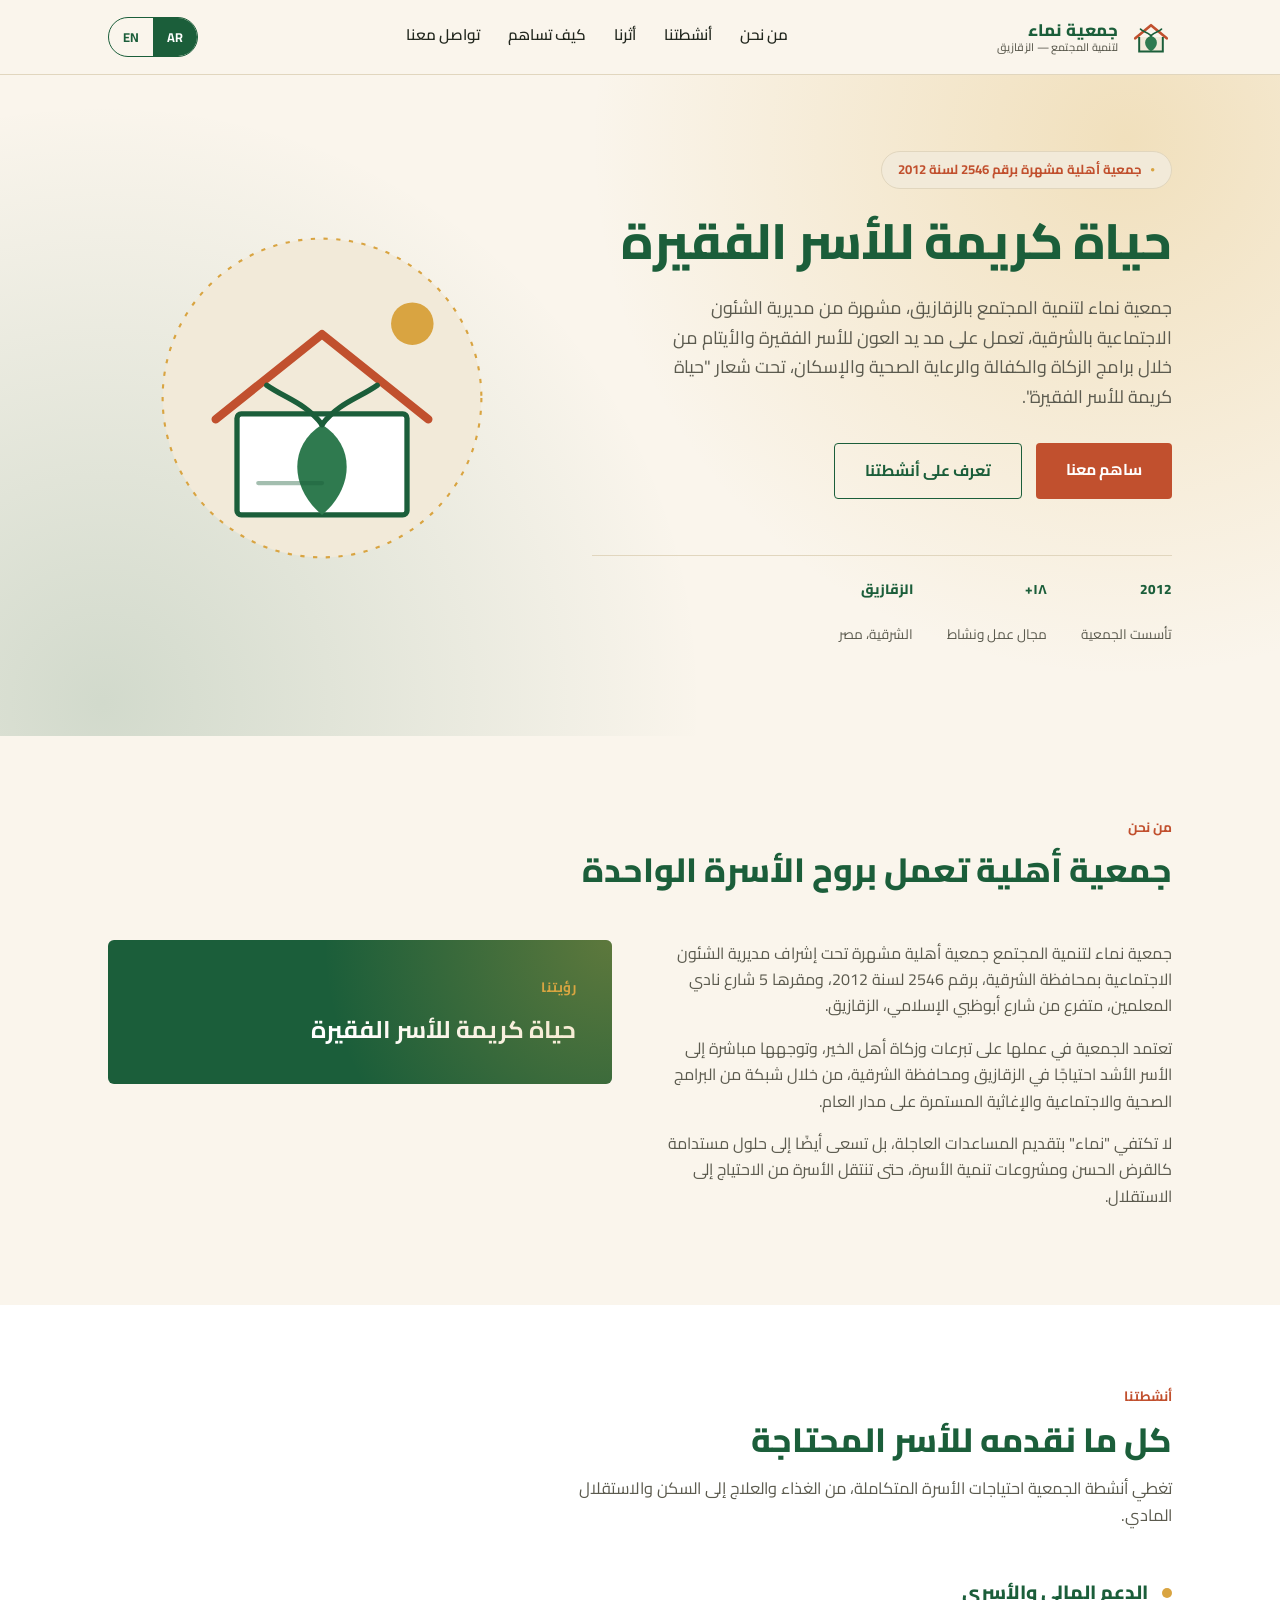
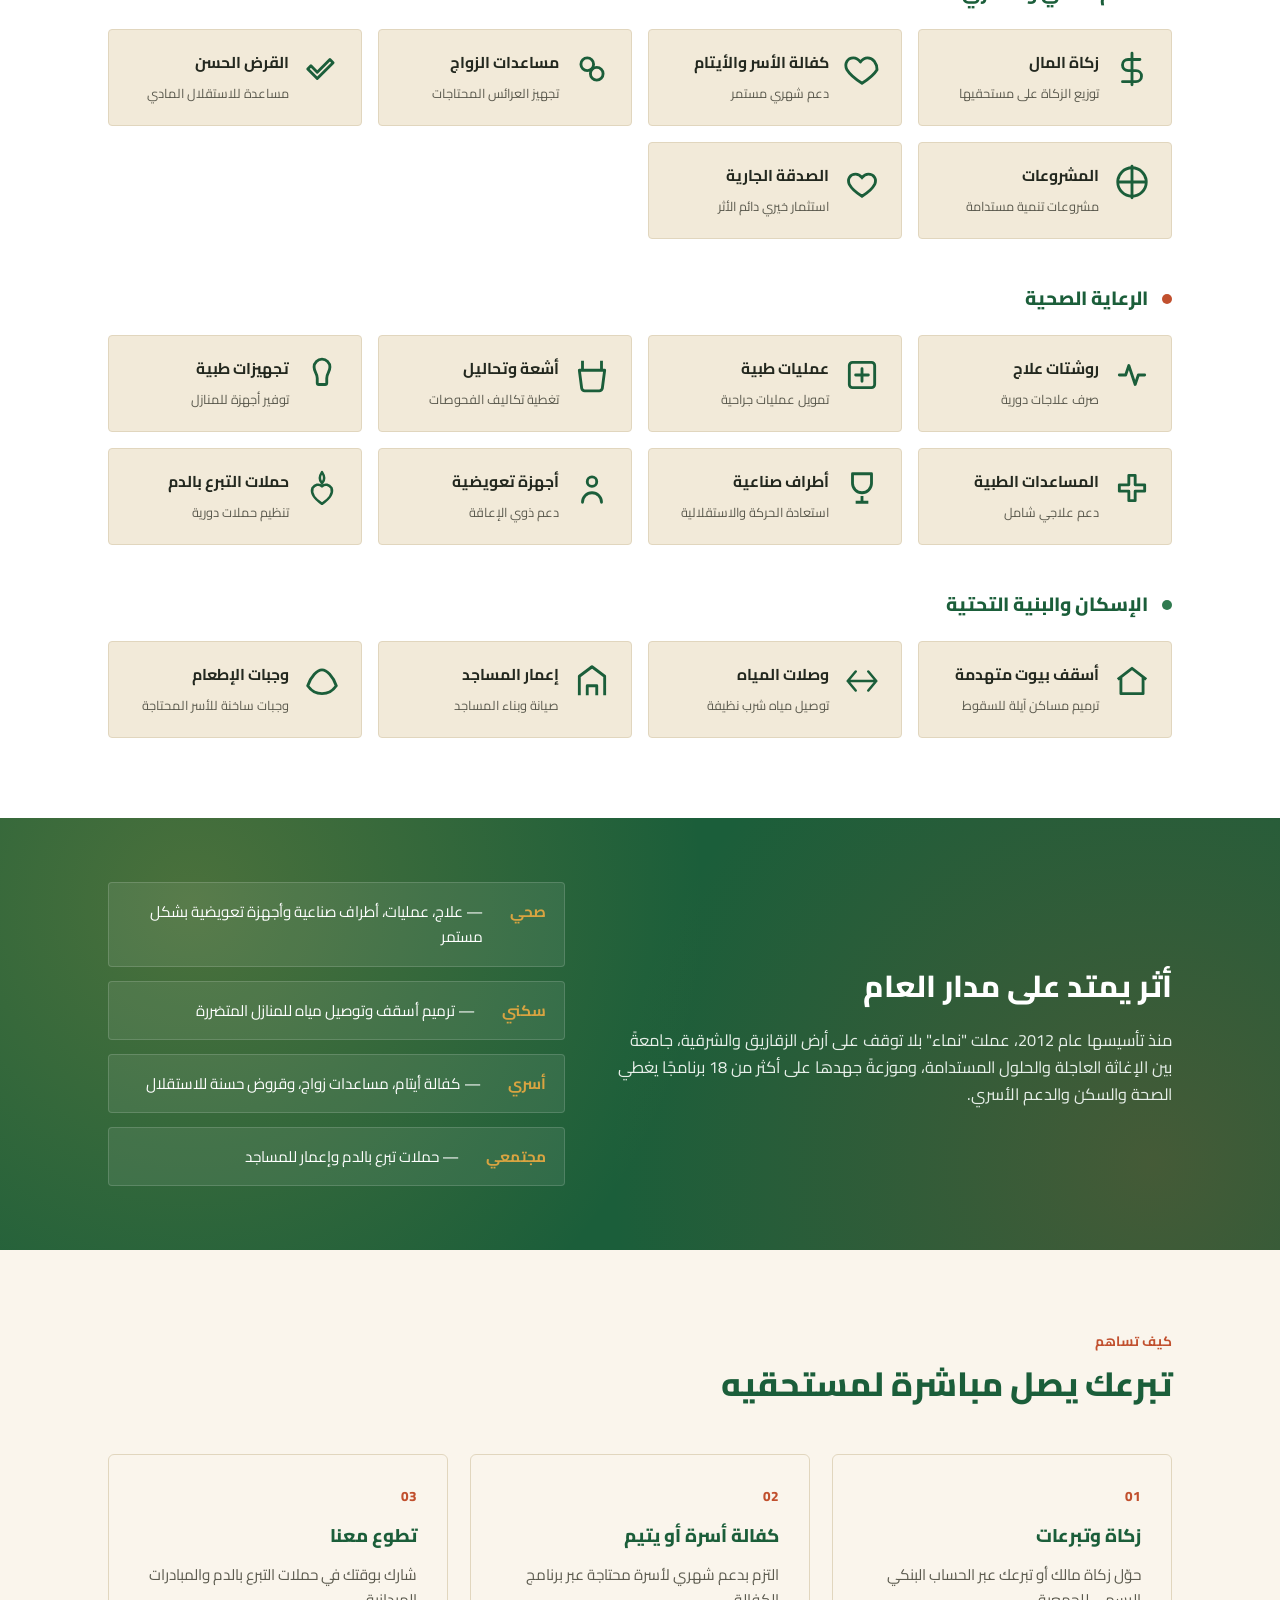
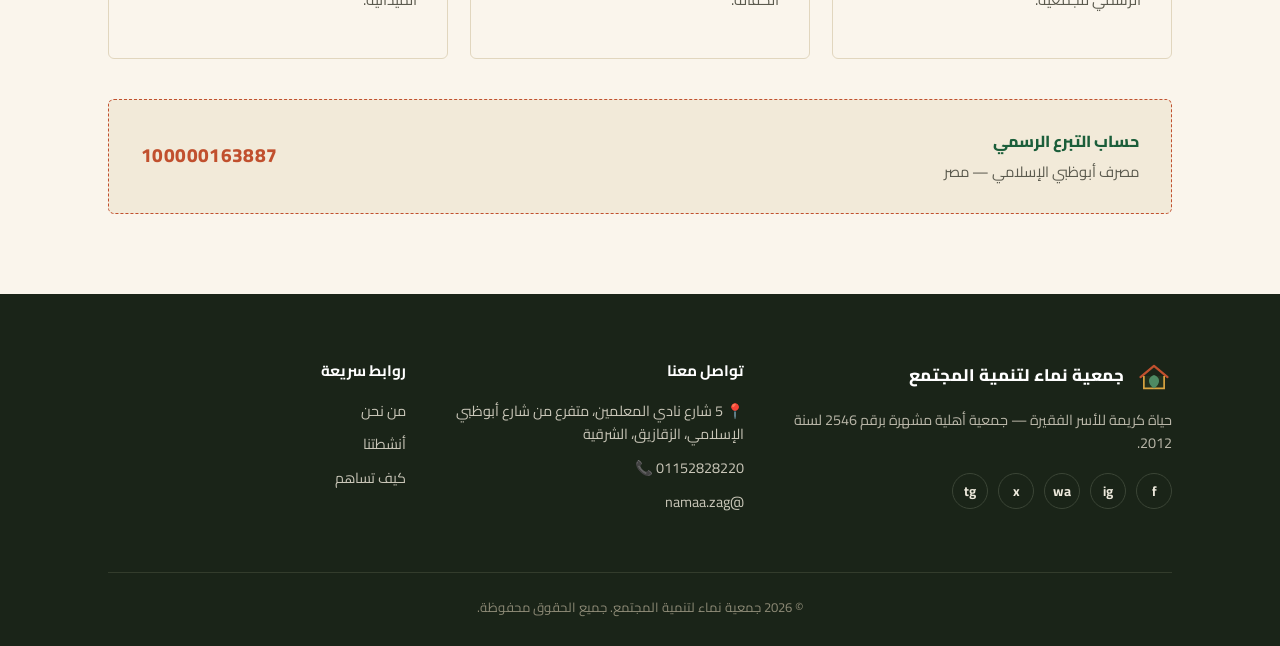
==== index.html @ c9167825 "Add files via upload" ====
<!DOCTYPE html>
<html lang="ar" dir="rtl">
<head>
<meta charset="UTF-8">
<meta name="viewport" content="width=device-width, initial-scale=1.0">
<title>جمعية نماء لتنمية المجتمع | Namaa Association</title>
<link rel="preconnect" href="https://fonts.googleapis.com">
<link rel="preconnect" href="https://fonts.gstatic.com" crossorigin>
<link href="https://fonts.googleapis.com/css2?family=Cairo:wght@400;500;600;700;800&family=Zain:wght@400;700;800&display=swap" rel="stylesheet">
<style>
  :root{
    --green-deep:#1B5E3A;
    --green-soft:#2F7A4F;
    --sand:#FAF5EC;
    --card:#F2EAD9;
    --terracotta:#C1502E;
    --gold:#D9A441;
    --ink:#23281F;
    --ink-soft:#5B5A4E;
    --line:#E1D6BE;
    --radius: 4px;
  }

  *{box-sizing:border-box; margin:0; padding:0;}

  html{scroll-behavior:smooth;}

  body{
    background:var(--sand);
    color:var(--ink);
    font-family:'Cairo', sans-serif;
    line-height:1.65;
    overflow-x:hidden;
  }

  body.lang-en{direction:ltr;}
  html:has(body.lang-en){direction:ltr;}

  /* language visibility */
  .ar-only, .en-only{display:block;}
  body.lang-en .ar-only{display:none;}
  body.lang-ar .en-only{display:none;}
  span.ar-only, span.en-only{display:inline;}
  body.lang-en span.ar-only{display:none;}
  body.lang-ar span.en-only{display:none;}

  a{color:inherit; text-decoration:none;}
  ul{list-style:none;}
  img{max-width:100%; display:block;}

  .wrap{
    max-width:1120px;
    margin:0 auto;
    padding:0 28px;
  }

  /* ============ HEADER ============ */
  header{
    position:sticky; top:0; z-index:50;
    background:rgba(250,245,236,0.92);
    backdrop-filter: blur(8px);
    border-bottom:1px solid var(--line);
  }
  .nav-inner{
    display:flex; align-items:center; justify-content:space-between;
    padding:16px 28px;
    max-width:1120px; margin:0 auto;
    gap:16px;
  }
  .brand{display:flex; align-items:center; gap:12px;}
  .brand-mark{width:42px; height:42px; flex-shrink:0;}
  .brand-name{font-weight:800; font-size:1.05rem; color:var(--green-deep); line-height:1.2;}
  .brand-name small{display:block; font-weight:500; font-size:0.68rem; color:var(--ink-soft); letter-spacing:0.02em;}

  nav.links{display:flex; gap:28px; font-weight:600; font-size:0.95rem;}
  nav.links a{color:var(--ink); border-bottom:2px solid transparent; padding-bottom:3px; transition:border-color .2s;}
  nav.links a:hover{border-color:var(--gold);}

  .nav-right{display:flex; align-items:center; gap:14px;}

  .lang-toggle{
    display:flex; border:1.5px solid var(--green-deep); border-radius:20px; overflow:hidden;
    font-size:0.8rem; font-weight:700; cursor:pointer;
  }
  .lang-toggle button{
    padding:7px 14px; border:none; background:transparent; color:var(--green-deep); cursor:pointer;
    font-family:inherit; font-weight:700; font-size:0.8rem;
  }
  .lang-toggle button.active{background:var(--green-deep); color:#fff;}

  .menu-btn{display:none;}

  @media (max-width:820px){
    nav.links{display:none;}
    .menu-btn{display:block; background:none; border:none; font-size:1.4rem; cursor:pointer; color:var(--green-deep);}
  }

  /* ============ HERO ============ */
  .hero{
    position:relative;
    padding:76px 0 90px;
    background:
      radial-gradient(circle at 88% 10%, rgba(217,169,65,0.28), transparent 42%),
      radial-gradient(circle at 8% 95%, rgba(27,94,58,0.18), transparent 45%),
      var(--sand);
    overflow:hidden;
  }
  .hero-inner{
    display:grid; grid-template-columns: 1.15fr 0.85fr; gap:56px; align-items:center;
  }
  @media (max-width:900px){ .hero-inner{grid-template-columns:1fr;} }

  .eyebrow-tag{
    display:inline-flex; align-items:center; gap:8px;
    background:var(--card); border:1px solid var(--line);
    padding:7px 16px; border-radius:20px; font-size:0.82rem; font-weight:700; color:var(--terracotta);
    margin-bottom:22px;
  }
  .eyebrow-tag::before{content:"●"; font-size:0.5rem; color:var(--gold);}

  h1.hero-title{
    font-size:3.1rem; font-weight:800; color:var(--green-deep); line-height:1.22; margin-bottom:22px;
    letter-spacing:-0.01em;
  }
  @media (max-width:900px){ h1.hero-title{font-size:2.2rem;} }

  .hero-sub{font-size:1.12rem; color:var(--ink-soft); max-width:520px; margin-bottom:32px;}

  .btn-row{display:flex; gap:14px; flex-wrap:wrap;}
  .btn{
    display:inline-block; padding:14px 30px; border-radius:4px; font-weight:700; font-size:0.98rem;
    transition:transform .15s ease, box-shadow .15s ease;
  }
  .btn-primary{background:var(--terracotta); color:#fff;}
  .btn-primary:hover{transform:translateY(-2px); box-shadow:0 8px 20px rgba(193,80,46,0.3);}
  .btn-outline{border:1.5px solid var(--green-deep); color:var(--green-deep);}
  .btn-outline:hover{background:var(--green-deep); color:#fff;}

  .hero-art{
    position:relative; display:flex; justify-content:center; align-items:center;
  }
  .hero-art svg{width:100%; max-width:340px; height:auto;}

  .license-strip{
    margin-top:56px; padding-top:22px; border-top:1px solid var(--line);
    display:flex; gap:34px; flex-wrap:wrap; align-items:center;
    font-size:0.85rem; color:var(--ink-soft);
  }
  .license-strip strong{color:var(--green-deep); font-weight:800;}

  /* ============ SECTION HEADERS ============ */
  .section{padding:80px 0;}
  .section-alt{background:#fff;}
  .section-head{max-width:640px; margin-bottom:48px;}
  .section-head .kicker{color:var(--terracotta); font-weight:700; font-size:0.85rem; margin-bottom:10px; display:block;}
  .section-head h2{font-size:2.1rem; font-weight:800; color:var(--green-deep); line-height:1.3; margin-bottom:14px;}
  .section-head p{color:var(--ink-soft); font-size:1.02rem;}
  .center{text-align:center; margin-left:auto; margin-right:auto;}

  /* ============ ABOUT ============ */
  .about-grid{display:grid; grid-template-columns:1fr 1fr; gap:56px; align-items:start;}
  @media (max-width:860px){ .about-grid{grid-template-columns:1fr;} }
  .about-text p{margin-bottom:16px; color:var(--ink-soft);}
  .vision-block{
    background:var(--green-deep); color:#fff; border-radius:6px; padding:36px;
    position:relative; overflow:hidden;
  }
  .vision-block::after{
    content:""; position:absolute; inset:0; background:radial-gradient(circle at 100% 0%, rgba(217,169,65,0.35), transparent 55%);
  }
  .vision-block h3{font-size:0.85rem; letter-spacing:0.02em; color:var(--gold); font-weight:700; margin-bottom:14px; position:relative;}
  .vision-block p{font-size:1.5rem; font-weight:700; line-height:1.5; position:relative;}

  /* ============ PROGRAMS ============ */
  .program-cats{display:flex; flex-direction:column; gap:44px;}
  .cat-title{
    display:flex; align-items:center; gap:14px; margin-bottom:20px;
  }
  .cat-title .dot{width:10px; height:10px; border-radius:50%; background:var(--gold); flex-shrink:0;}
  .cat-title h3{font-size:1.2rem; font-weight:800; color:var(--green-deep);}

  .prog-grid{
    display:grid; grid-template-columns:repeat(auto-fill, minmax(220px,1fr)); gap:16px;
  }
  .prog-card{
    background:var(--card); border:1px solid var(--line); border-radius:4px; padding:20px;
    display:flex; gap:14px; align-items:flex-start;
    transition:border-color .2s, transform .2s;
  }
  .prog-card:hover{border-color:var(--gold); transform:translateY(-2px);}
  .prog-icon{
    width:38px; height:38px; flex-shrink:0; color:var(--green-deep);
  }
  .prog-icon svg{width:100%; height:100%;}
  .prog-card h4{font-size:0.98rem; font-weight:700; color:var(--ink); margin-bottom:3px;}
  .prog-card span.sub{font-size:0.8rem; color:var(--ink-soft);}

  /* ============ IMPACT ============ */
  .impact-strip{
    background:var(--green-deep); color:#fff; padding:64px 0; position:relative; overflow:hidden;
  }
  .impact-strip::before{
    content:""; position:absolute; inset:0;
    background:radial-gradient(circle at 15% 20%, rgba(217,169,65,0.25), transparent 45%),
               radial-gradient(circle at 90% 80%, rgba(193,80,46,0.25), transparent 45%);
  }
  .impact-inner{position:relative; display:grid; grid-template-columns:1.1fr 0.9fr; gap:48px; align-items:center;}
  @media (max-width:860px){ .impact-inner{grid-template-columns:1fr;} }
  .impact-inner h2{font-size:1.9rem; font-weight:800; margin-bottom:16px;}
  .impact-inner p{color:#E7EFE9; font-size:1.02rem;}
  .impact-list{display:flex; flex-direction:column; gap:14px;}
  .impact-list li{
    display:flex; gap:12px; align-items:flex-start;
    background:rgba(255,255,255,0.08); padding:16px 18px; border-radius:4px;
    border:1px solid rgba(255,255,255,0.15);
    font-size:0.95rem;
  }
  .impact-list li b{color:var(--gold);}

  /* ============ HOW TO HELP ============ */
  .help-grid{display:grid; grid-template-columns:repeat(3,1fr); gap:22px;}
  @media (max-width:860px){ .help-grid{grid-template-columns:1fr;} }
  .help-card{
    border:1px solid var(--line); border-radius:6px; padding:30px; background:var(--sand);
  }
  .help-card .num{font-size:0.85rem; font-weight:800; color:var(--terracotta); margin-bottom:14px; display:block;}
  .help-card h3{font-size:1.15rem; font-weight:800; color:var(--green-deep); margin-bottom:10px;}
  .help-card p{color:var(--ink-soft); font-size:0.95rem; margin-bottom:16px;}

  .donate-box{
    margin-top:40px; background:var(--card); border:1px dashed var(--terracotta); border-radius:6px;
    padding:28px 32px; display:flex; justify-content:space-between; align-items:center; flex-wrap:wrap; gap:18px;
  }
  .donate-box div h4{color:var(--green-deep); font-weight:800; margin-bottom:6px;}
  .donate-box div p{color:var(--ink-soft); font-size:0.92rem;}
  .donate-box .acct{font-weight:800; font-size:1.2rem; color:var(--terracotta); letter-spacing:0.02em; direction:ltr;}

  /* ============ CONTACT / FOOTER ============ */
  footer{background:#1A2418; color:#EDE9DC; padding:64px 0 28px;}
  .footer-grid{display:grid; grid-template-columns:1.3fr 1fr 1fr; gap:40px; margin-bottom:48px;}
  @media (max-width:780px){ .footer-grid{grid-template-columns:1fr; gap:32px;} }
  .footer-brand{display:flex; gap:12px; align-items:center; margin-bottom:14px;}
  .footer-brand .brand-mark{width:36px; height:36px;}
  .footer-brand span{font-weight:800; font-size:1.05rem; color:#fff;}
  footer p{color:#B9B6A8; font-size:0.9rem; margin-bottom:8px;}
  footer h5{color:#fff; font-weight:700; font-size:0.95rem; margin-bottom:16px;}
  footer ul li{margin-bottom:10px; font-size:0.9rem; color:#C9C6B8;}
  footer ul li a:hover{color:var(--gold);}
  .social-row{display:flex; gap:10px; margin-top:18px; flex-wrap:wrap;}
  .social-row a{
    width:36px; height:36px; border-radius:50%; border:1px solid #3B4536;
    display:flex; align-items:center; justify-content:center; font-size:0.85rem; font-weight:700;
    color:#EDE9DC; transition:background .2s;
  }
  .social-row a:hover{background:var(--gold); border-color:var(--gold); color:#1A2418;}
  .footer-bottom{border-top:1px solid #333c2c; padding-top:24px; text-align:center; font-size:0.82rem; color:#8C8975;}

  .reveal{opacity:0; transform:translateY(16px); transition:opacity .6s ease, transform .6s ease;}
  .reveal.show{opacity:1; transform:translateY(0);}
</style>
</head>
<body class="lang-ar">

<header>
  <div class="nav-inner">
    <div class="brand">
      <svg class="brand-mark" viewBox="0 0 64 64" fill="none" xmlns="http://www.w3.org/2000/svg">
        <path d="M8 34 L32 14 L56 34" stroke="#C1502E" stroke-width="4" stroke-linecap="round" stroke-linejoin="round"/>
        <path d="M14 32 V54 H50 V32" fill="#F2EAD9" stroke="#1B5E3A" stroke-width="3"/>
        <path d="M32 54 C 20 46, 20 34, 32 30 C 44 34, 44 46, 32 54 Z" fill="#2F7A4F"/>
        <path d="M32 30 C 26 24, 20 24, 16 20" stroke="#1B5E3A" stroke-width="2.5" stroke-linecap="round" fill="none"/>
        <path d="M32 30 C 38 24, 44 24, 48 20" stroke="#1B5E3A" stroke-width="2.5" stroke-linecap="round" fill="none"/>
      </svg>
      <div class="brand-name">
        <span class="ar-only">جمعية نماء</span><span class="en-only">Namaa Association</span>
        <small class="ar-only">لتنمية المجتمع — الزقازيق</small>
        <small class="en-only">Community Development — Zagazig</small>
      </div>
    </div>
    <nav class="links">
      <a href="#about"><span class="ar-only">من نحن</span><span class="en-only">About</span></a>
      <a href="#programs"><span class="ar-only">أنشطتنا</span><span class="en-only">Programs</span></a>
      <a href="#impact"><span class="ar-only">أثرنا</span><span class="en-only">Impact</span></a>
      <a href="#help"><span class="ar-only">كيف تساهم</span><span class="en-only">Get Involved</span></a>
      <a href="#contact"><span class="ar-only">تواصل معنا</span><span class="en-only">Contact</span></a>
    </nav>
    <div class="nav-right">
      <div class="lang-toggle">
        <button id="btn-ar" class="active" onclick="setLang('ar')">AR</button>
        <button id="btn-en" onclick="setLang('en')">EN</button>
      </div>
    </div>
  </div>
</header>

<!-- ============ HERO ============ -->
<section class="hero">
  <div class="wrap hero-inner">
    <div>
      <span class="eyebrow-tag">
        <span class="ar-only">جمعية أهلية مشهرة برقم 2546 لسنة 2012</span>
        <span class="en-only">Registered Charity No. 2546 / 2012</span>
      </span>
      <h1 class="hero-title">
        <span class="ar-only">حياة كريمة للأسر الفقيرة</span>
        <span class="en-only">A dignified life for families in need</span>
      </h1>
      <p class="hero-sub">
        <span class="ar-only">جمعية نماء لتنمية المجتمع بالزقازيق، مشهرة من مديرية الشئون الاجتماعية بالشرقية، تعمل على مد يد العون للأسر الفقيرة والأيتام من خلال برامج الزكاة والكفالة والرعاية الصحية والإسكان، تحت شعار "حياة كريمة للأسر الفقيرة".</span>
        <span class="en-only">Namaa Association for Community Development, based in Zagazig and licensed by the Sharqia Directorate of Social Affairs, supports low‑income families and orphans through zakat distribution, sponsorship, healthcare, and housing assistance — guided by one goal: a dignified life for families in need.</span>
      </p>
      <div class="btn-row">
        <a href="#help" class="btn btn-primary"><span class="ar-only">ساهم معنا</span><span class="en-only">Support Our Work</span></a>
        <a href="#programs" class="btn btn-outline"><span class="ar-only">تعرف على أنشطتنا</span><span class="en-only">See Our Programs</span></a>
      </div>

      <div class="license-strip">
        <div><strong class="ar-only">2012</strong><strong class="en-only">2012</strong><br><span class="ar-only">تأسست الجمعية</span><span class="en-only">Founded</span></div>
        <div><strong class="ar-only">١٨+</strong><strong class="en-only">18+</strong><br><span class="ar-only">مجال عمل ونشاط</span><span class="en-only">Program areas</span></div>
        <div><strong class="ar-only">الزقازيق</strong><strong class="en-only">Zagazig</strong><br><span class="ar-only">الشرقية، مصر</span><span class="en-only">Sharqia, Egypt</span></div>
      </div>
    </div>

    <div class="hero-art">
      <svg viewBox="0 0 320 320" xmlns="http://www.w3.org/2000/svg">
        <circle cx="160" cy="160" r="150" fill="#F2EAD9"/>
        <circle cx="160" cy="160" r="150" fill="none" stroke="#D9A441" stroke-width="2" stroke-dasharray="4 8"/>
        <path d="M60 180 L160 100 L260 180" stroke="#C1502E" stroke-width="8" stroke-linecap="round" stroke-linejoin="round" fill="none"/>
        <rect x="80" y="175" width="160" height="95" rx="4" fill="#fff" stroke="#1B5E3A" stroke-width="5"/>
        <path d="M160 270 C 130 245, 128 205, 160 185 C 192 205, 190 245, 160 270 Z" fill="#2F7A4F"/>
        <path d="M160 185 C 145 165, 125 160, 108 148" stroke="#1B5E3A" stroke-width="5" stroke-linecap="round" fill="none"/>
        <path d="M160 185 C 175 165, 195 160, 212 148" stroke="#1B5E3A" stroke-width="5" stroke-linecap="round" fill="none"/>
        <circle cx="245" cy="90" r="20" fill="#D9A441"/>
        <path d="M100 240 h60" stroke="#1B5E3A" stroke-width="4" stroke-linecap="round" opacity="0.4"/>
      </svg>
    </div>
  </div>
</section>

<!-- ============ ABOUT ============ -->
<section class="section" id="about">
  <div class="wrap">
    <div class="section-head">
      <span class="kicker ar-only">من نحن</span>
      <span class="kicker en-only">Who We Are</span>
      <h2><span class="ar-only">جمعية أهلية تعمل بروح الأسرة الواحدة</span><span class="en-only">A community charity, run like one family</span></h2>
    </div>

    <div class="about-grid">
      <div class="about-text">
        <p class="ar-only">جمعية نماء لتنمية المجتمع جمعية أهلية مشهرة تحت إشراف مديرية الشئون الاجتماعية بمحافظة الشرقية، برقم 2546 لسنة 2012، ومقرها 5 شارع نادي المعلمين، متفرع من شارع أبوظبي الإسلامي، الزقازيق.</p>
        <p class="ar-only">تعتمد الجمعية في عملها على تبرعات وزكاة أهل الخير، وتوجهها مباشرة إلى الأسر الأشد احتياجًا في الزقازيق ومحافظة الشرقية، من خلال شبكة من البرامج الصحية والاجتماعية والإغاثية المستمرة على مدار العام.</p>
        <p class="ar-only">لا تكتفي "نماء" بتقديم المساعدات العاجلة، بل تسعى أيضًا إلى حلول مستدامة كالقرض الحسن ومشروعات تنمية الأسرة، حتى تنتقل الأسرة من الاحتياج إلى الاستقلال.</p>

        <p class="en-only">Namaa Association for Community Development is an officially licensed charity operating under the supervision of the Sharqia Directorate of Social Affairs, registered under No. 2546 of 2012. It is based at 5 Nadi El‑Moallemeen Street, off Abu Dhabi Islami Street, Zagazig.</p>
        <p class="en-only">The association channels donations and zakat from the community directly to the families most in need across Zagazig and the wider Sharqia governorate, through an ongoing network of health, social, and relief programs.</p>
        <p class="en-only">Beyond emergency aid, Namaa also invests in sustainable solutions — such as interest‑free loans (Qard Hassan) and family development projects — helping families move from dependency toward self‑sufficiency.</p>
      </div>

      <div class="vision-block">
        <h3 class="ar-only">رؤيتنا</h3>
        <h3 class="en-only">Our Vision</h3>
        <p class="ar-only">حياة كريمة للأسر الفقيرة</p>
        <p class="en-only">A dignified life for every struggling family</p>
      </div>
    </div>
  </div>
</section>

<!-- ============ PROGRAMS ============ -->
<section class="section section-alt" id="programs">
  <div class="wrap">
    <div class="section-head">
      <span class="kicker ar-only">أنشطتنا</span>
      <span class="kicker en-only">Our Programs</span>
      <h2><span class="ar-only">كل ما نقدمه للأسر المحتاجة</span><span class="en-only">Everything we offer families in need</span></h2>
      <p><span class="ar-only">تغطي أنشطة الجمعية احتياجات الأسرة المتكاملة، من الغذاء والعلاج إلى السكن والاستقلال المادي.</span><span class="en-only">Our programs cover a family's full range of needs — from food and healthcare to housing and financial independence.</span></p>
    </div>

    <div class="program-cats">

      <!-- Category: Financial & Family -->
      <div>
        <div class="cat-title">
          <span class="dot"></span>
          <h3><span class="ar-only">الدعم المالي والأسري</span><span class="en-only">Financial &amp; Family Support</span></h3>
        </div>
        <div class="prog-grid">
          <div class="prog-card">
            <div class="prog-icon"><svg viewBox="0 0 24 24" fill="none"><path d="M12 2v20M17 6H9.5a3.5 3.5 0 000 7h5a3.5 3.5 0 010 7H6" stroke="currentColor" stroke-width="1.8" stroke-linecap="round"/></svg></div>
            <div><h4 class="ar-only">زكاة المال</h4><h4 class="en-only">Zakat Distribution</h4><span class="sub ar-only">توزيع الزكاة على مستحقيها</span><span class="sub en-only">Delivered to eligible families</span></div>
          </div>
          <div class="prog-card">
            <div class="prog-icon"><svg viewBox="0 0 24 24" fill="none"><path d="M12 21s-7-4.35-9.5-8.5C.5 8.5 3 5 6.5 5c2 0 3.5 1.2 4.5 2.6C12 6.2 13.5 5 15.5 5 19 5 21.5 8.5 21.5 12.5 19 16.65 12 21 12 21z" stroke="currentColor" stroke-width="1.8" stroke-linejoin="round"/></svg></div>
            <div><h4 class="ar-only">كفالة الأسر والأيتام</h4><h4 class="en-only">Family &amp; Orphan Sponsorship</h4><span class="sub ar-only">دعم شهري مستمر</span><span class="sub en-only">Ongoing monthly support</span></div>
          </div>
          <div class="prog-card">
            <div class="prog-icon"><svg viewBox="0 0 24 24" fill="none"><circle cx="9" cy="9" r="4" stroke="currentColor" stroke-width="1.8"/><circle cx="15" cy="15" r="4" stroke="currentColor" stroke-width="1.8"/></svg></div>
            <div><h4 class="ar-only">مساعدات الزواج</h4><h4 class="en-only">Marriage Assistance</h4><span class="sub ar-only">تجهيز العرائس المحتاجات</span><span class="sub en-only">Helping young couples start out</span></div>
          </div>
          <div class="prog-card">
            <div class="prog-icon"><svg viewBox="0 0 24 24" fill="none"><path d="M3 12l2-2 4 4 8-8 2 2-10 10-6-6z" stroke="currentColor" stroke-width="1.8" stroke-linejoin="round"/></svg></div>
            <div><h4 class="ar-only">القرض الحسن</h4><h4 class="en-only">Qard Hassan (Interest‑Free Loans)</h4><span class="sub ar-only">مساعدة للاستقلال المادي</span><span class="sub en-only">A path toward independence</span></div>
          </div>
          <div class="prog-card">
            <div class="prog-icon"><svg viewBox="0 0 24 24" fill="none"><path d="M12 2v20M4 12h16" stroke="currentColor" stroke-width="1.8" stroke-linecap="round"/><circle cx="12" cy="12" r="9" stroke="currentColor" stroke-width="1.8"/></svg></div>
            <div><h4 class="ar-only">المشروعات</h4><h4 class="en-only">Development Projects</h4><span class="sub ar-only">مشروعات تنمية مستدامة</span><span class="sub en-only">Sustainable community initiatives</span></div>
          </div>
          <div class="prog-card">
            <div class="prog-icon"><svg viewBox="0 0 24 24" fill="none"><path d="M12 21s-6-3.7-8-7.5C2.5 10 4.5 7 8 7c1.8 0 3 1 4 2.2C13 8 14.2 7 16 7c3.5 0 5.5 3 4 6.5-2 3.8-8 7.5-8 7.5z" stroke="currentColor" stroke-width="1.8"/></svg></div>
            <div><h4 class="ar-only">الصدقة الجارية</h4><h4 class="en-only">Ongoing Charity (Sadaqah Jariyah)</h4><span class="sub ar-only">استثمار خيري دائم الأثر</span><span class="sub en-only">Long‑lasting charitable giving</span></div>
          </div>
        </div>
      </div>

      <!-- Category: Health -->
      <div>
        <div class="cat-title">
          <span class="dot" style="background:var(--terracotta)"></span>
          <h3><span class="ar-only">الرعاية الصحية</span><span class="en-only">Healthcare</span></h3>
        </div>
        <div class="prog-grid">
          <div class="prog-card">
            <div class="prog-icon"><svg viewBox="0 0 24 24" fill="none"><path d="M4 12h4l2-6 4 12 2-6h4" stroke="currentColor" stroke-width="1.8" stroke-linecap="round" stroke-linejoin="round"/></svg></div>
            <div><h4 class="ar-only">روشتات علاج</h4><h4 class="en-only">Medication Support</h4><span class="sub ar-only">صرف علاجات دورية</span><span class="sub en-only">Regular prescription coverage</span></div>
          </div>
          <div class="prog-card">
            <div class="prog-icon"><svg viewBox="0 0 24 24" fill="none"><rect x="4" y="4" width="16" height="16" rx="2" stroke="currentColor" stroke-width="1.8"/><path d="M12 8v8M8 12h8" stroke="currentColor" stroke-width="1.8" stroke-linecap="round"/></svg></div>
            <div><h4 class="ar-only">عمليات طبية</h4><h4 class="en-only">Medical Operations</h4><span class="sub ar-only">تمويل عمليات جراحية</span><span class="sub en-only">Funding critical surgeries</span></div>
          </div>
          <div class="prog-card">
            <div class="prog-icon"><svg viewBox="0 0 24 24" fill="none"><path d="M6 3v6M18 3v6M4 9h16l-1.5 11.5a2 2 0 01-2 1.5H7.5a2 2 0 01-2-1.5L4 9z" stroke="currentColor" stroke-width="1.8" stroke-linejoin="round"/></svg></div>
            <div><h4 class="ar-only">أشعة وتحاليل</h4><h4 class="en-only">X‑Rays &amp; Lab Tests</h4><span class="sub ar-only">تغطية تكاليف الفحوصات</span><span class="sub en-only">Covering diagnostic costs</span></div>
          </div>
          <div class="prog-card">
            <div class="prog-icon"><svg viewBox="0 0 24 24" fill="none"><path d="M12 2a5 5 0 015 5c0 3-2 4-2 7v3a1 1 0 01-1 1H10a1 1 0 01-1-1v-3c0-3-2-4-2-7a5 5 0 015-5z" stroke="currentColor" stroke-width="1.8"/></svg></div>
            <div><h4 class="ar-only">تجهيزات طبية</h4><h4 class="en-only">Medical Equipment</h4><span class="sub ar-only">توفير أجهزة للمنازل</span><span class="sub en-only">Home‑care equipment provision</span></div>
          </div>
          <div class="prog-card">
            <div class="prog-icon"><svg viewBox="0 0 24 24" fill="none"><path d="M10 4h4v6h6v4h-6v6h-4v-6H4v-4h6V4z" stroke="currentColor" stroke-width="1.8" stroke-linejoin="round"/></svg></div>
            <div><h4 class="ar-only">المساعدات الطبية</h4><h4 class="en-only">General Medical Aid</h4><span class="sub ar-only">دعم علاجي شامل</span><span class="sub en-only">Comprehensive care support</span></div>
          </div>
          <div class="prog-card">
            <div class="prog-icon"><svg viewBox="0 0 24 24" fill="none"><path d="M8 21h8M12 17v4M6 3h12v6a6 6 0 01-12 0V3z" stroke="currentColor" stroke-width="1.8" stroke-linejoin="round"/></svg></div>
            <div><h4 class="ar-only">أطراف صناعية</h4><h4 class="en-only">Prosthetic Limbs</h4><span class="sub ar-only">استعادة الحركة والاستقلالية</span><span class="sub en-only">Restoring mobility and dignity</span></div>
          </div>
          <div class="prog-card">
            <div class="prog-icon"><svg viewBox="0 0 24 24" fill="none"><circle cx="12" cy="8" r="3" stroke="currentColor" stroke-width="1.8"/><path d="M6 21a6 6 0 0112 0" stroke="currentColor" stroke-width="1.8" stroke-linecap="round"/></svg></div>
            <div><h4 class="ar-only">أجهزة تعويضية</h4><h4 class="en-only">Assistive Devices</h4><span class="sub ar-only">دعم ذوي الإعاقة</span><span class="sub en-only">Supporting people with disabilities</span></div>
          </div>
          <div class="prog-card">
            <div class="prog-icon"><svg viewBox="0 0 24 24" fill="none"><path d="M12 2c-2 3-2 5 0 7 2-2 2-4 0-7zM6 12c-1 3 0 6 6 10 6-4 7-7 6-10-1.5-2-4-3-6-1-2-2-4.5-1-6 1z" stroke="currentColor" stroke-width="1.6" stroke-linejoin="round"/></svg></div>
            <div><h4 class="ar-only">حملات التبرع بالدم</h4><h4 class="en-only">Blood Donation Drives</h4><span class="sub ar-only">تنظيم حملات دورية</span><span class="sub en-only">Regular community campaigns</span></div>
          </div>
        </div>
      </div>

      <!-- Category: Housing & Infrastructure -->
      <div>
        <div class="cat-title">
          <span class="dot" style="background:var(--green-soft)"></span>
          <h3><span class="ar-only">الإسكان والبنية التحتية</span><span class="en-only">Housing &amp; Infrastructure</span></h3>
        </div>
        <div class="prog-grid">
          <div class="prog-card">
            <div class="prog-icon"><svg viewBox="0 0 24 24" fill="none"><path d="M3 11l9-7 9 7M5 10v10h14V10" stroke="currentColor" stroke-width="1.8" stroke-linejoin="round"/></svg></div>
            <div><h4 class="ar-only">أسقف بيوت متهدمة</h4><h4 class="en-only">Roofing for Collapsed Homes</h4><span class="sub ar-only">ترميم مساكن آيلة للسقوط</span><span class="sub en-only">Repairing homes at risk</span></div>
          </div>
          <div class="prog-card">
            <div class="prog-icon"><svg viewBox="0 0 24 24" fill="none"><path d="M3 12h18M8 6l-5 6 5 6M16 6l5 6-5 6" stroke="currentColor" stroke-width="1.6" stroke-linecap="round" stroke-linejoin="round"/></svg></div>
            <div><h4 class="ar-only">وصلات المياه</h4><h4 class="en-only">Water Connections</h4><span class="sub ar-only">توصيل مياه شرب نظيفة</span><span class="sub en-only">Bringing clean water to homes</span></div>
          </div>
          <div class="prog-card">
            <div class="prog-icon"><svg viewBox="0 0 24 24" fill="none"><path d="M4 21V9l8-6 8 6v12M9 21v-6h6v6" stroke="currentColor" stroke-width="1.8" stroke-linejoin="round"/><path d="M12 3l-1 1" stroke="currentColor" stroke-width="1.8"/></svg></div>
            <div><h4 class="ar-only">إعمار المساجد</h4><h4 class="en-only">Mosque Restoration</h4><span class="sub ar-only">صيانة وبناء المساجد</span><span class="sub en-only">Building and maintaining mosques</span></div>
          </div>
          <div class="prog-card">
            <div class="prog-icon"><svg viewBox="0 0 24 24" fill="none"><path d="M3 15c2-6 6-10 9-10s7 4 9 10c-2 3-5 5-9 5s-7-2-9-5z" stroke="currentColor" stroke-width="1.8"/></svg></div>
            <div><h4 class="ar-only">وجبات الإطعام</h4><h4 class="en-only">Meal Distribution</h4><span class="sub ar-only">وجبات ساخنة للأسر المحتاجة</span><span class="sub en-only">Hot meals for families in need</span></div>
          </div>
        </div>
      </div>

    </div>
  </div>
</section>

<!-- ============ IMPACT ============ -->
<section class="impact-strip" id="impact">
  <div class="wrap impact-inner">
    <div>
      <h2><span class="ar-only">أثر يمتد على مدار العام</span><span class="en-only">Impact that runs all year round</span></h2>
      <p>
        <span class="ar-only">منذ تأسيسها عام 2012، عملت "نماء" بلا توقف على أرض الزقازيق والشرقية، جامعةً بين الإغاثة العاجلة والحلول المستدامة، وموزعةً جهدها على أكثر من 18 برنامجًا يغطي الصحة والسكن والدعم الأسري.</span>
        <span class="en-only">Since 2012, Namaa has worked without pause across Zagazig and Sharqia — pairing urgent relief with sustainable solutions, through more than 18 programs spanning health, housing, and family support.</span>
      </p>
    </div>
    <ul class="impact-list">
      <li><b class="ar-only">صحي</b><b class="en-only">Health</b>&nbsp;<span class="ar-only">— علاج، عمليات، أطراف صناعية وأجهزة تعويضية بشكل مستمر</span><span class="en-only">— ongoing medication, surgeries, and prosthetic/assistive devices</span></li>
      <li><b class="ar-only">سكني</b><b class="en-only">Housing</b>&nbsp;<span class="ar-only">— ترميم أسقف وتوصيل مياه للمنازل المتضررة</span><span class="en-only">— roof repairs and water connections for damaged homes</span></li>
      <li><b class="ar-only">أسري</b><b class="en-only">Family</b>&nbsp;<span class="ar-only">— كفالة أيتام، مساعدات زواج، وقروض حسنة للاستقلال</span><span class="en-only">— orphan sponsorship, marriage aid, and interest‑free loans</span></li>
      <li><b class="ar-only">مجتمعي</b><b class="en-only">Community</b>&nbsp;<span class="ar-only">— حملات تبرع بالدم وإعمار للمساجد</span><span class="en-only">— blood drives and mosque restoration</span></li>
    </ul>
  </div>
</section>

<!-- ============ HOW TO HELP ============ -->
<section class="section" id="help">
  <div class="wrap">
    <div class="section-head">
      <span class="kicker ar-only">كيف تساهم</span>
      <span class="kicker en-only">How to Help</span>
      <h2><span class="ar-only">تبرعك يصل مباشرة لمستحقيه</span><span class="en-only">Your donation reaches those who need it</span></h2>
    </div>

    <div class="help-grid">
      <div class="help-card">
        <span class="num">01</span>
        <h3><span class="ar-only">زكاة وتبرعات</span><span class="en-only">Zakat &amp; Donations</span></h3>
        <p><span class="ar-only">حوّل زكاة مالك أو تبرعك عبر الحساب البنكي الرسمي للجمعية.</span><span class="en-only">Send your zakat or donation directly through the association's official bank account.</span></p>
      </div>
      <div class="help-card">
        <span class="num">02</span>
        <h3><span class="ar-only">كفالة أسرة أو يتيم</span><span class="en-only">Sponsor a Family or Orphan</span></h3>
        <p><span class="ar-only">التزم بدعم شهري لأسرة محتاجة عبر برنامج الكفالة.</span><span class="en-only">Commit to ongoing monthly support for a family through our sponsorship program.</span></p>
      </div>
      <div class="help-card">
        <span class="num">03</span>
        <h3><span class="ar-only">تطوع معنا</span><span class="en-only">Volunteer With Us</span></h3>
        <p><span class="ar-only">شارك بوقتك في حملات التبرع بالدم والمبادرات الميدانية.</span><span class="en-only">Give your time to our blood drives and on‑the‑ground initiatives.</span></p>
      </div>
    </div>

    <div class="donate-box">
      <div>
        <h4><span class="ar-only">حساب التبرع الرسمي</span><span class="en-only">Official Donation Account</span></h4>
        <p><span class="ar-only">مصرف أبوظبي الإسلامي — مصر</span><span class="en-only">Abu Dhabi Islami Bank — Egypt</span></p>
      </div>
      <div class="acct">100000163887</div>
    </div>
  </div>
</section>

<!-- ============ FOOTER / CONTACT ============ -->
<footer id="contact">
  <div class="wrap">
    <div class="footer-grid">
      <div>
        <div class="footer-brand">
          <svg class="brand-mark" viewBox="0 0 64 64" fill="none" xmlns="http://www.w3.org/2000/svg">
            <path d="M8 34 L32 14 L56 34" stroke="#C1502E" stroke-width="4" stroke-linecap="round" stroke-linejoin="round"/>
            <path d="M14 32 V54 H50 V32" fill="#22301D" stroke="#D9A441" stroke-width="3"/>
            <path d="M32 54 C 20 46, 20 34, 32 30 C 44 34, 44 46, 32 54 Z" fill="#4E8A63"/>
          </svg>
          <span class="ar-only">جمعية نماء لتنمية المجتمع</span>
          <span class="en-only">Namaa Association</span>
        </div>
        <p><span class="ar-only">حياة كريمة للأسر الفقيرة — جمعية أهلية مشهرة برقم 2546 لسنة 2012.</span><span class="en-only">A dignified life for families in need — a licensed charity, registration No. 2546 / 2012.</span></p>
        <div class="social-row">
          <a href="#" title="Facebook">f</a>
          <a href="#" title="Instagram">ig</a>
          <a href="#" title="WhatsApp">wa</a>
          <a href="#" title="X">x</a>
          <a href="#" title="Telegram">tg</a>
        </div>
      </div>

      <div>
        <h5><span class="ar-only">تواصل معنا</span><span class="en-only">Contact</span></h5>
        <ul>
          <li>📍 <span class="ar-only">5 شارع نادي المعلمين، متفرع من شارع أبوظبي الإسلامي، الزقازيق، الشرقية</span><span class="en-only">5 Nadi El‑Moallemeen St., off Abu Dhabi Islami St., Zagazig, Sharqia</span></li>
          <li style="direction:ltr; text-align:right">📞 01152828220</li>
          <li>@namaa.zag</li>
        </ul>
      </div>

      <div>
        <h5><span class="ar-only">روابط سريعة</span><span class="en-only">Quick Links</span></h5>
        <ul>
          <li><a href="#about"><span class="ar-only">من نحن</span><span class="en-only">About Us</span></a></li>
          <li><a href="#programs"><span class="ar-only">أنشطتنا</span><span class="en-only">Programs</span></a></li>
          <li><a href="#help"><span class="ar-only">كيف تساهم</span><span class="en-only">How to Help</span></a></li>
        </ul>
      </div>
    </div>

    <div class="footer-bottom">
      <span class="ar-only">© 2026 جمعية نماء لتنمية المجتمع. جميع الحقوق محفوظة.</span>
      <span class="en-only">© 2026 Namaa Association for Community Development. All rights reserved.</span>
    </div>
  </div>
</footer>

<script>
  function setLang(lang){
    document.body.className = 'lang-' + lang;
    document.documentElement.lang = lang;
    document.documentElement.dir = (lang === 'ar') ? 'rtl' : 'ltr';
    document.getElementById('btn-ar').classList.toggle('active', lang==='ar');
    document.getElementById('btn-en').classList.toggle('active', lang==='en');
  }

  // scroll reveal
  const observer = new IntersectionObserver((entries)=>{
    entries.forEach(e=>{ if(e.isIntersecting){ e.target.classList.add('show'); } });
  }, {threshold:0.1});
  document.querySelectorAll('.section-head, .prog-card, .help-card').forEach(el=>{
    el.classList.add('reveal');
    observer.observe(el);
  });
</script>

</body>
</html>
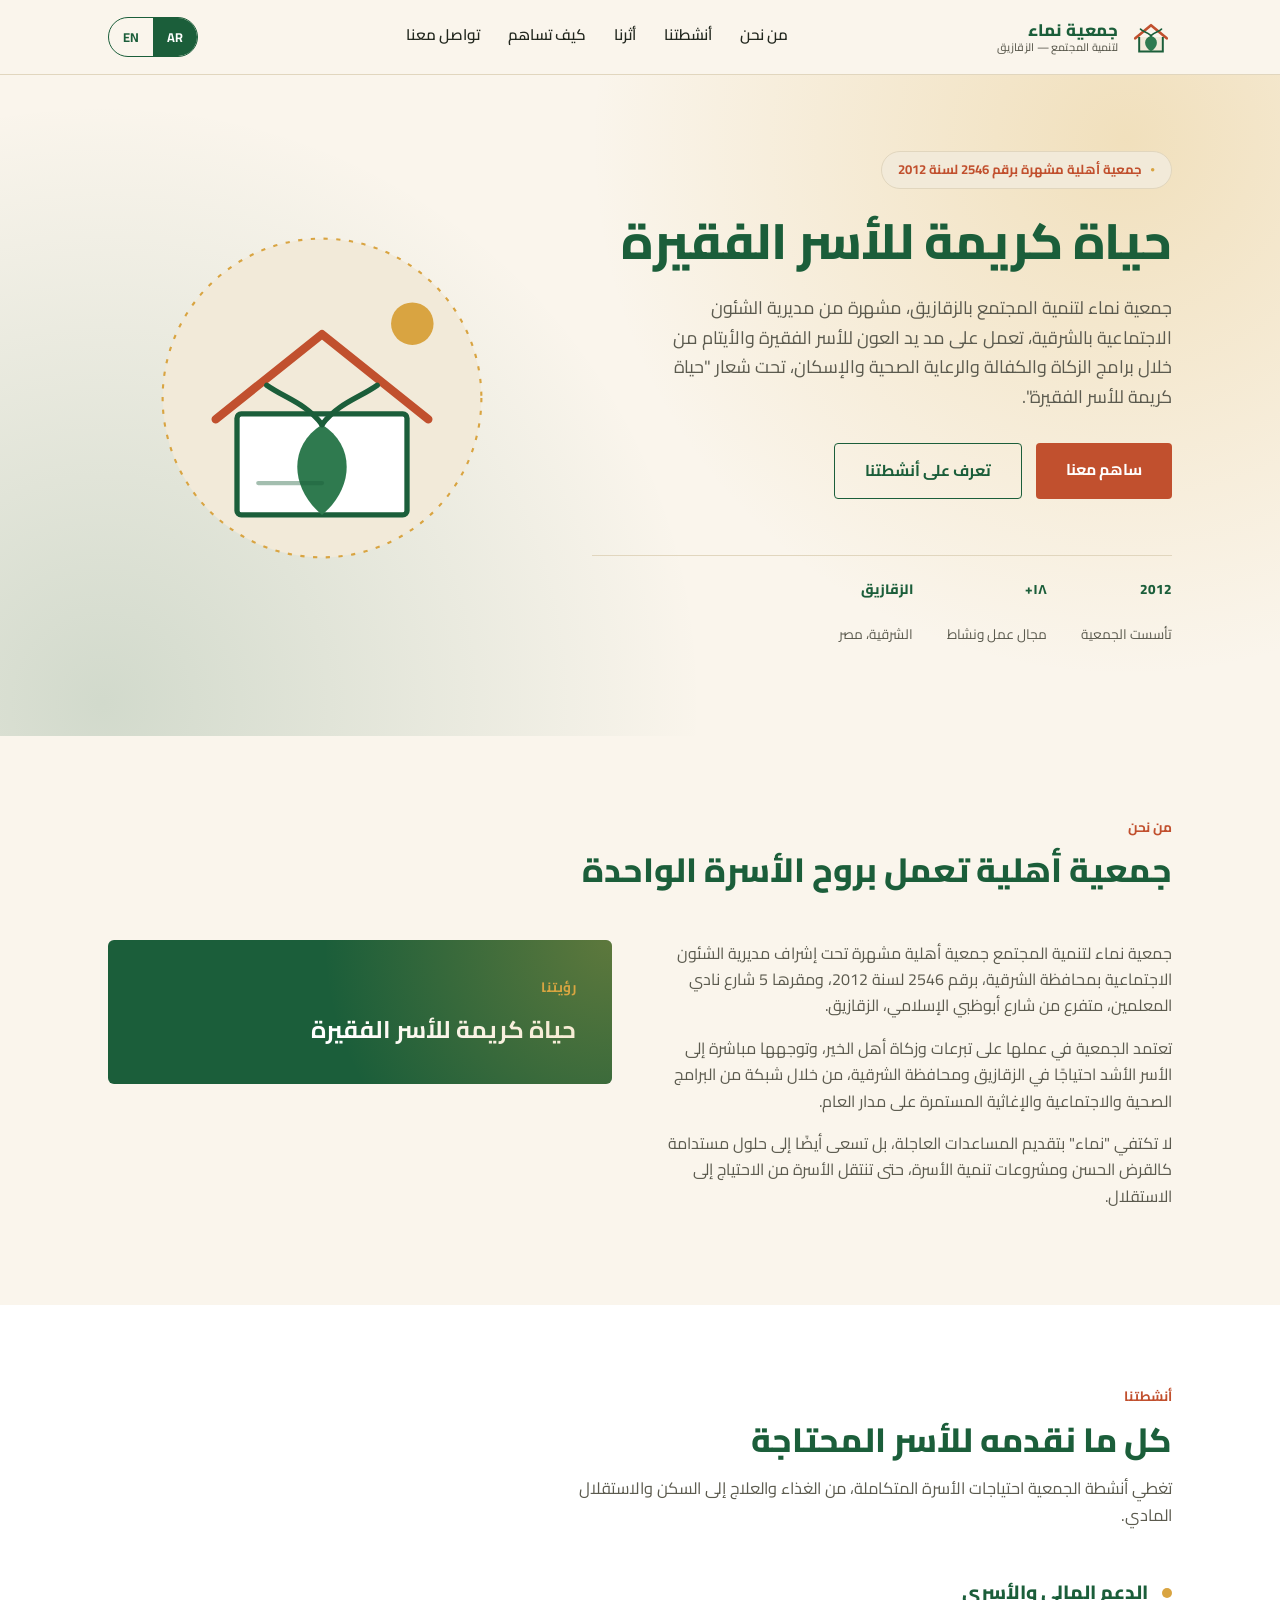
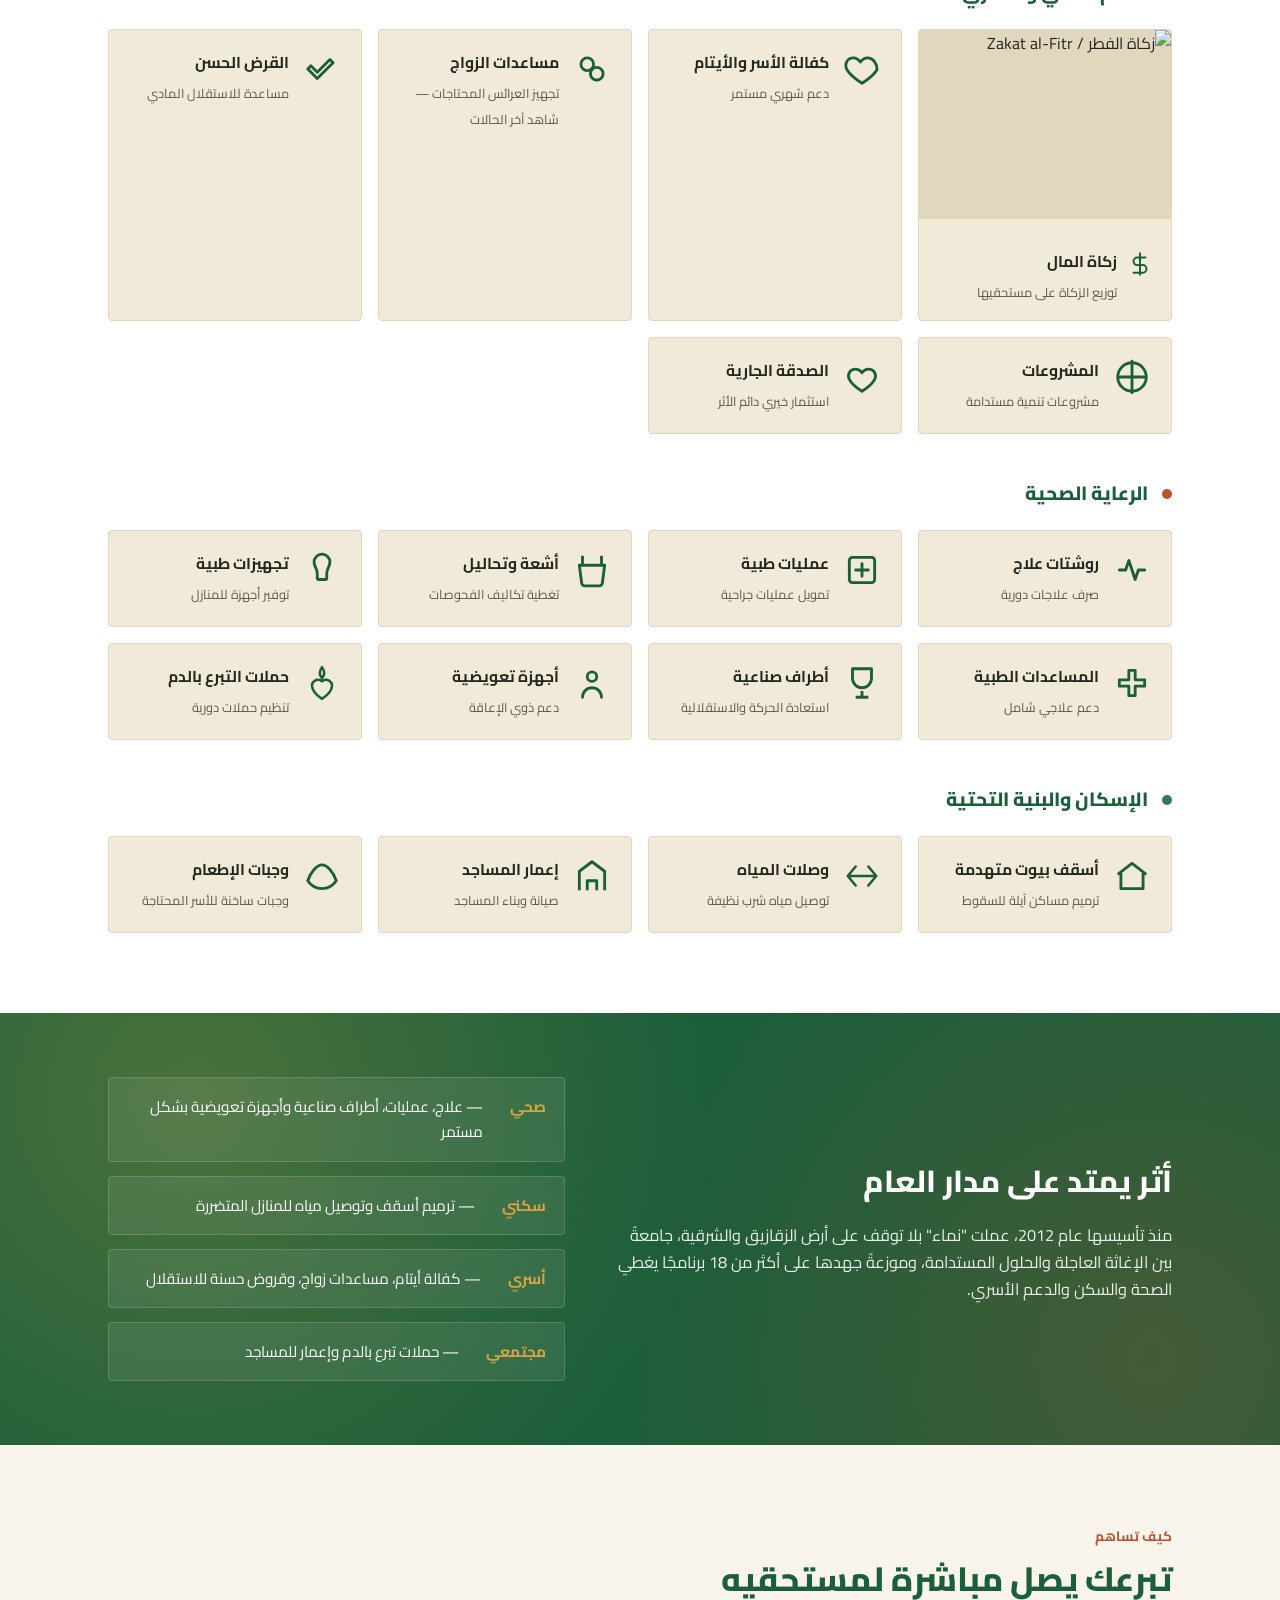
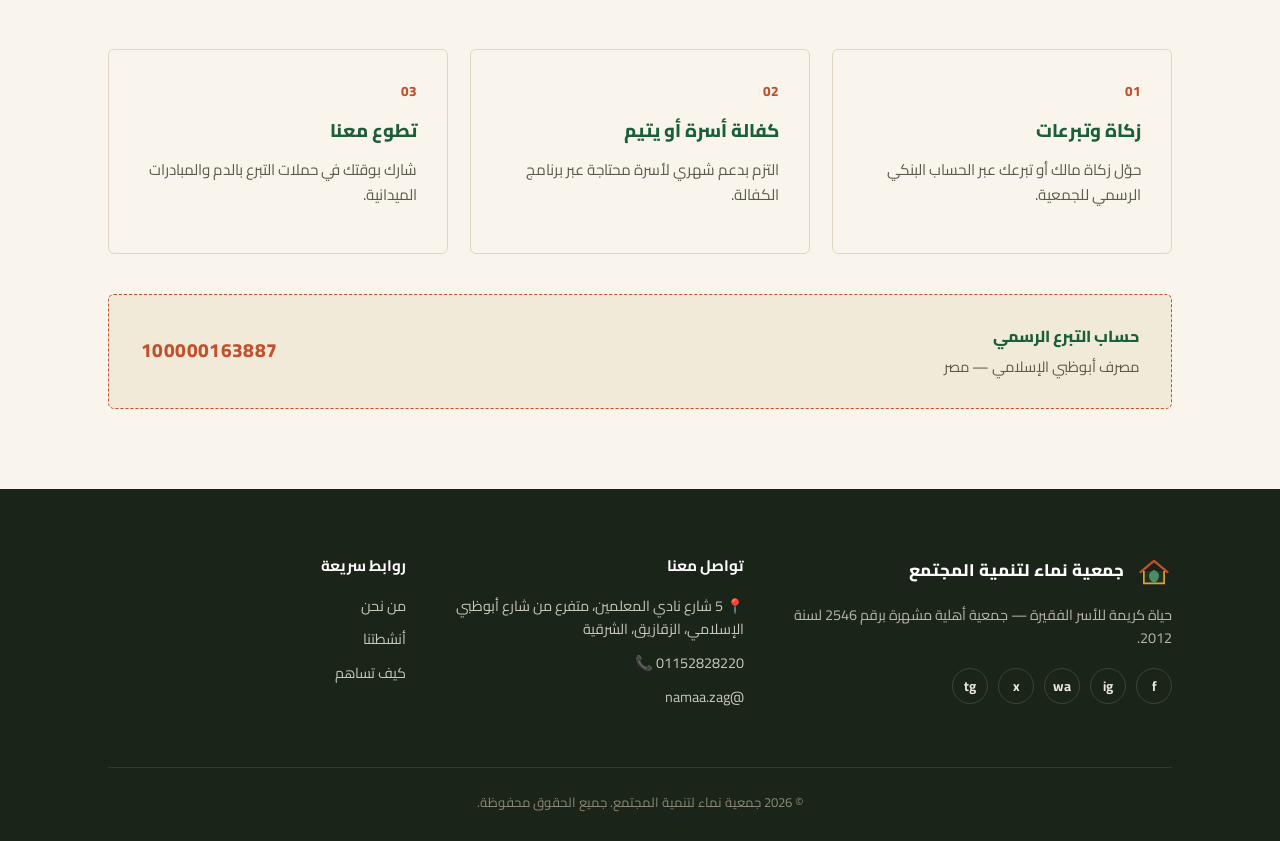
==== commit 863c3cf4: "Add files via upload" ====
--- a/index.html
+++ b/index.html
@@ -7,257 +7,7 @@
 <link rel="preconnect" href="https://fonts.googleapis.com">
 <link rel="preconnect" href="https://fonts.gstatic.com" crossorigin>
 <link href="https://fonts.googleapis.com/css2?family=Cairo:wght@400;500;600;700;800&family=Zain:wght@400;700;800&display=swap" rel="stylesheet">
-<style>
-  :root{
-    --green-deep:#1B5E3A;
-    --green-soft:#2F7A4F;
-    --sand:#FAF5EC;
-    --card:#F2EAD9;
-    --terracotta:#C1502E;
-    --gold:#D9A441;
-    --ink:#23281F;
-    --ink-soft:#5B5A4E;
-    --line:#E1D6BE;
-    --radius: 4px;
-  }
-
-  *{box-sizing:border-box; margin:0; padding:0;}
-
-  html{scroll-behavior:smooth;}
-
-  body{
-    background:var(--sand);
-    color:var(--ink);
-    font-family:'Cairo', sans-serif;
-    line-height:1.65;
-    overflow-x:hidden;
-  }
-
-  body.lang-en{direction:ltr;}
-  html:has(body.lang-en){direction:ltr;}
-
-  /* language visibility */
-  .ar-only, .en-only{display:block;}
-  body.lang-en .ar-only{display:none;}
-  body.lang-ar .en-only{display:none;}
-  span.ar-only, span.en-only{display:inline;}
-  body.lang-en span.ar-only{display:none;}
-  body.lang-ar span.en-only{display:none;}
-
-  a{color:inherit; text-decoration:none;}
-  ul{list-style:none;}
-  img{max-width:100%; display:block;}
-
-  .wrap{
-    max-width:1120px;
-    margin:0 auto;
-    padding:0 28px;
-  }
-
-  /* ============ HEADER ============ */
-  header{
-    position:sticky; top:0; z-index:50;
-    background:rgba(250,245,236,0.92);
-    backdrop-filter: blur(8px);
-    border-bottom:1px solid var(--line);
-  }
-  .nav-inner{
-    display:flex; align-items:center; justify-content:space-between;
-    padding:16px 28px;
-    max-width:1120px; margin:0 auto;
-    gap:16px;
-  }
-  .brand{display:flex; align-items:center; gap:12px;}
-  .brand-mark{width:42px; height:42px; flex-shrink:0;}
-  .brand-name{font-weight:800; font-size:1.05rem; color:var(--green-deep); line-height:1.2;}
-  .brand-name small{display:block; font-weight:500; font-size:0.68rem; color:var(--ink-soft); letter-spacing:0.02em;}
-
-  nav.links{display:flex; gap:28px; font-weight:600; font-size:0.95rem;}
-  nav.links a{color:var(--ink); border-bottom:2px solid transparent; padding-bottom:3px; transition:border-color .2s;}
-  nav.links a:hover{border-color:var(--gold);}
-
-  .nav-right{display:flex; align-items:center; gap:14px;}
-
-  .lang-toggle{
-    display:flex; border:1.5px solid var(--green-deep); border-radius:20px; overflow:hidden;
-    font-size:0.8rem; font-weight:700; cursor:pointer;
-  }
-  .lang-toggle button{
-    padding:7px 14px; border:none; background:transparent; color:var(--green-deep); cursor:pointer;
-    font-family:inherit; font-weight:700; font-size:0.8rem;
-  }
-  .lang-toggle button.active{background:var(--green-deep); color:#fff;}
-
-  .menu-btn{display:none;}
-
-  @media (max-width:820px){
-    nav.links{display:none;}
-    .menu-btn{display:block; background:none; border:none; font-size:1.4rem; cursor:pointer; color:var(--green-deep);}
-  }
-
-  /* ============ HERO ============ */
-  .hero{
-    position:relative;
-    padding:76px 0 90px;
-    background:
-      radial-gradient(circle at 88% 10%, rgba(217,169,65,0.28), transparent 42%),
-      radial-gradient(circle at 8% 95%, rgba(27,94,58,0.18), transparent 45%),
-      var(--sand);
-    overflow:hidden;
-  }
-  .hero-inner{
-    display:grid; grid-template-columns: 1.15fr 0.85fr; gap:56px; align-items:center;
-  }
-  @media (max-width:900px){ .hero-inner{grid-template-columns:1fr;} }
-
-  .eyebrow-tag{
-    display:inline-flex; align-items:center; gap:8px;
-    background:var(--card); border:1px solid var(--line);
-    padding:7px 16px; border-radius:20px; font-size:0.82rem; font-weight:700; color:var(--terracotta);
-    margin-bottom:22px;
-  }
-  .eyebrow-tag::before{content:"●"; font-size:0.5rem; color:var(--gold);}
-
-  h1.hero-title{
-    font-size:3.1rem; font-weight:800; color:var(--green-deep); line-height:1.22; margin-bottom:22px;
-    letter-spacing:-0.01em;
-  }
-  @media (max-width:900px){ h1.hero-title{font-size:2.2rem;} }
-
-  .hero-sub{font-size:1.12rem; color:var(--ink-soft); max-width:520px; margin-bottom:32px;}
-
-  .btn-row{display:flex; gap:14px; flex-wrap:wrap;}
-  .btn{
-    display:inline-block; padding:14px 30px; border-radius:4px; font-weight:700; font-size:0.98rem;
-    transition:transform .15s ease, box-shadow .15s ease;
-  }
-  .btn-primary{background:var(--terracotta); color:#fff;}
-  .btn-primary:hover{transform:translateY(-2px); box-shadow:0 8px 20px rgba(193,80,46,0.3);}
-  .btn-outline{border:1.5px solid var(--green-deep); color:var(--green-deep);}
-  .btn-outline:hover{background:var(--green-deep); color:#fff;}
-
-  .hero-art{
-    position:relative; display:flex; justify-content:center; align-items:center;
-  }
-  .hero-art svg{width:100%; max-width:340px; height:auto;}
-
-  .license-strip{
-    margin-top:56px; padding-top:22px; border-top:1px solid var(--line);
-    display:flex; gap:34px; flex-wrap:wrap; align-items:center;
-    font-size:0.85rem; color:var(--ink-soft);
-  }
-  .license-strip strong{color:var(--green-deep); font-weight:800;}
-
-  /* ============ SECTION HEADERS ============ */
-  .section{padding:80px 0;}
-  .section-alt{background:#fff;}
-  .section-head{max-width:640px; margin-bottom:48px;}
-  .section-head .kicker{color:var(--terracotta); font-weight:700; font-size:0.85rem; margin-bottom:10px; display:block;}
-  .section-head h2{font-size:2.1rem; font-weight:800; color:var(--green-deep); line-height:1.3; margin-bottom:14px;}
-  .section-head p{color:var(--ink-soft); font-size:1.02rem;}
-  .center{text-align:center; margin-left:auto; margin-right:auto;}
-
-  /* ============ ABOUT ============ */
-  .about-grid{display:grid; grid-template-columns:1fr 1fr; gap:56px; align-items:start;}
-  @media (max-width:860px){ .about-grid{grid-template-columns:1fr;} }
-  .about-text p{margin-bottom:16px; color:var(--ink-soft);}
-  .vision-block{
-    background:var(--green-deep); color:#fff; border-radius:6px; padding:36px;
-    position:relative; overflow:hidden;
-  }
-  .vision-block::after{
-    content:""; position:absolute; inset:0; background:radial-gradient(circle at 100% 0%, rgba(217,169,65,0.35), transparent 55%);
-  }
-  .vision-block h3{font-size:0.85rem; letter-spacing:0.02em; color:var(--gold); font-weight:700; margin-bottom:14px; position:relative;}
-  .vision-block p{font-size:1.5rem; font-weight:700; line-height:1.5; position:relative;}
-
-  /* ============ PROGRAMS ============ */
-  .program-cats{display:flex; flex-direction:column; gap:44px;}
-  .cat-title{
-    display:flex; align-items:center; gap:14px; margin-bottom:20px;
-  }
-  .cat-title .dot{width:10px; height:10px; border-radius:50%; background:var(--gold); flex-shrink:0;}
-  .cat-title h3{font-size:1.2rem; font-weight:800; color:var(--green-deep);}
-
-  .prog-grid{
-    display:grid; grid-template-columns:repeat(auto-fill, minmax(220px,1fr)); gap:16px;
-  }
-  .prog-card{
-    background:var(--card); border:1px solid var(--line); border-radius:4px; padding:20px;
-    display:flex; gap:14px; align-items:flex-start;
-    transition:border-color .2s, transform .2s;
-  }
-  .prog-card:hover{border-color:var(--gold); transform:translateY(-2px);}
-  .prog-icon{
-    width:38px; height:38px; flex-shrink:0; color:var(--green-deep);
-  }
-  .prog-icon svg{width:100%; height:100%;}
-  .prog-card h4{font-size:0.98rem; font-weight:700; color:var(--ink); margin-bottom:3px;}
-  .prog-card span.sub{font-size:0.8rem; color:var(--ink-soft);}
-
-  /* ============ IMPACT ============ */
-  .impact-strip{
-    background:var(--green-deep); color:#fff; padding:64px 0; position:relative; overflow:hidden;
-  }
-  .impact-strip::before{
-    content:""; position:absolute; inset:0;
-    background:radial-gradient(circle at 15% 20%, rgba(217,169,65,0.25), transparent 45%),
-               radial-gradient(circle at 90% 80%, rgba(193,80,46,0.25), transparent 45%);
-  }
-  .impact-inner{position:relative; display:grid; grid-template-columns:1.1fr 0.9fr; gap:48px; align-items:center;}
-  @media (max-width:860px){ .impact-inner{grid-template-columns:1fr;} }
-  .impact-inner h2{font-size:1.9rem; font-weight:800; margin-bottom:16px;}
-  .impact-inner p{color:#E7EFE9; font-size:1.02rem;}
-  .impact-list{display:flex; flex-direction:column; gap:14px;}
-  .impact-list li{
-    display:flex; gap:12px; align-items:flex-start;
-    background:rgba(255,255,255,0.08); padding:16px 18px; border-radius:4px;
-    border:1px solid rgba(255,255,255,0.15);
-    font-size:0.95rem;
-  }
-  .impact-list li b{color:var(--gold);}
-
-  /* ============ HOW TO HELP ============ */
-  .help-grid{display:grid; grid-template-columns:repeat(3,1fr); gap:22px;}
-  @media (max-width:860px){ .help-grid{grid-template-columns:1fr;} }
-  .help-card{
-    border:1px solid var(--line); border-radius:6px; padding:30px; background:var(--sand);
-  }
-  .help-card .num{font-size:0.85rem; font-weight:800; color:var(--terracotta); margin-bottom:14px; display:block;}
-  .help-card h3{font-size:1.15rem; font-weight:800; color:var(--green-deep); margin-bottom:10px;}
-  .help-card p{color:var(--ink-soft); font-size:0.95rem; margin-bottom:16px;}
-
-  .donate-box{
-    margin-top:40px; background:var(--card); border:1px dashed var(--terracotta); border-radius:6px;
-    padding:28px 32px; display:flex; justify-content:space-between; align-items:center; flex-wrap:wrap; gap:18px;
-  }
-  .donate-box div h4{color:var(--green-deep); font-weight:800; margin-bottom:6px;}
-  .donate-box div p{color:var(--ink-soft); font-size:0.92rem;}
-  .donate-box .acct{font-weight:800; font-size:1.2rem; color:var(--terracotta); letter-spacing:0.02em; direction:ltr;}
-
-  /* ============ CONTACT / FOOTER ============ */
-  footer{background:#1A2418; color:#EDE9DC; padding:64px 0 28px;}
-  .footer-grid{display:grid; grid-template-columns:1.3fr 1fr 1fr; gap:40px; margin-bottom:48px;}
-  @media (max-width:780px){ .footer-grid{grid-template-columns:1fr; gap:32px;} }
-  .footer-brand{display:flex; gap:12px; align-items:center; margin-bottom:14px;}
-  .footer-brand .brand-mark{width:36px; height:36px;}
-  .footer-brand span{font-weight:800; font-size:1.05rem; color:#fff;}
-  footer p{color:#B9B6A8; font-size:0.9rem; margin-bottom:8px;}
-  footer h5{color:#fff; font-weight:700; font-size:0.95rem; margin-bottom:16px;}
-  footer ul li{margin-bottom:10px; font-size:0.9rem; color:#C9C6B8;}
-  footer ul li a:hover{color:var(--gold);}
-  .social-row{display:flex; gap:10px; margin-top:18px; flex-wrap:wrap;}
-  .social-row a{
-    width:36px; height:36px; border-radius:50%; border:1px solid #3B4536;
-    display:flex; align-items:center; justify-content:center; font-size:0.85rem; font-weight:700;
-    color:#EDE9DC; transition:background .2s;
-  }
-  .social-row a:hover{background:var(--gold); border-color:var(--gold); color:#1A2418;}
-  .footer-bottom{border-top:1px solid #333c2c; padding-top:24px; text-align:center; font-size:0.82rem; color:#8C8975;}
-
-  .reveal{opacity:0; transform:translateY(16px); transition:opacity .6s ease, transform .6s ease;}
-  .reveal.show{opacity:1; transform:translateY(0);}
-</style>
+<link rel="stylesheet" href="styles.css">
 </head>
 <body class="lang-ar">
 
@@ -386,18 +136,22 @@
           <h3><span class="ar-only">الدعم المالي والأسري</span><span class="en-only">Financial &amp; Family Support</span></h3>
         </div>
         <div class="prog-grid">
-          <div class="prog-card">
-            <div class="prog-icon"><svg viewBox="0 0 24 24" fill="none"><path d="M12 2v20M17 6H9.5a3.5 3.5 0 000 7h5a3.5 3.5 0 010 7H6" stroke="currentColor" stroke-width="1.8" stroke-linecap="round"/></svg></div>
-            <div><h4 class="ar-only">زكاة المال</h4><h4 class="en-only">Zakat Distribution</h4><span class="sub ar-only">توزيع الزكاة على مستحقيها</span><span class="sub en-only">Delivered to eligible families</span></div>
+          <div class="prog-card prog-card--photo">
+            <div class="prog-photo"><img src="images/zakat-almal.jpg" alt="زكاة الفطر / Zakat al-Fitr"></div>
+            <div class="prog-body">
+              <div class="prog-icon"><svg viewBox="0 0 24 24" fill="none"><path d="M12 2v20M17 6H9.5a3.5 3.5 0 000 7h5a3.5 3.5 0 010 7H6" stroke="currentColor" stroke-width="1.8" stroke-linecap="round"/></svg></div>
+              <div><h4 class="ar-only">زكاة المال</h4><h4 class="en-only">Zakat Distribution</h4><span class="sub ar-only">توزيع الزكاة على مستحقيها</span><span class="sub en-only">Delivered to eligible families</span></div>
+            </div>
           </div>
           <div class="prog-card">
             <div class="prog-icon"><svg viewBox="0 0 24 24" fill="none"><path d="M12 21s-7-4.35-9.5-8.5C.5 8.5 3 5 6.5 5c2 0 3.5 1.2 4.5 2.6C12 6.2 13.5 5 15.5 5 19 5 21.5 8.5 21.5 12.5 19 16.65 12 21 12 21z" stroke="currentColor" stroke-width="1.8" stroke-linejoin="round"/></svg></div>
             <div><h4 class="ar-only">كفالة الأسر والأيتام</h4><h4 class="en-only">Family &amp; Orphan Sponsorship</h4><span class="sub ar-only">دعم شهري مستمر</span><span class="sub en-only">Ongoing monthly support</span></div>
           </div>
-          <div class="prog-card">
+          <a href="marriage-assistance.html" class="prog-card prog-card--link">
+            <span class="go-arrow">›</span>
             <div class="prog-icon"><svg viewBox="0 0 24 24" fill="none"><circle cx="9" cy="9" r="4" stroke="currentColor" stroke-width="1.8"/><circle cx="15" cy="15" r="4" stroke="currentColor" stroke-width="1.8"/></svg></div>
-            <div><h4 class="ar-only">مساعدات الزواج</h4><h4 class="en-only">Marriage Assistance</h4><span class="sub ar-only">تجهيز العرائس المحتاجات</span><span class="sub en-only">Helping young couples start out</span></div>
-          </div>
+            <div><h4 class="ar-only">مساعدات الزواج</h4><h4 class="en-only">Marriage Assistance</h4><span class="sub ar-only">تجهيز العرائس المحتاجات — شاهد آخر الحالات</span><span class="sub en-only">Helping young couples start out — see latest cases</span></div>
+          </a>
           <div class="prog-card">
             <div class="prog-icon"><svg viewBox="0 0 24 24" fill="none"><path d="M3 12l2-2 4 4 8-8 2 2-10 10-6-6z" stroke="currentColor" stroke-width="1.8" stroke-linejoin="round"/></svg></div>
             <div><h4 class="ar-only">القرض الحسن</h4><h4 class="en-only">Qard Hassan (Interest‑Free Loans)</h4><span class="sub ar-only">مساعدة للاستقلال المادي</span><span class="sub en-only">A path toward independence</span></div>
--- a/styles.css
+++ b/styles.css
@@ -0,0 +1,320 @@
+:root{
+    --green-deep:#1B5E3A;
+    --green-soft:#2F7A4F;
+    --sand:#FAF5EC;
+    --card:#F2EAD9;
+    --terracotta:#C1502E;
+    --gold:#D9A441;
+    --ink:#23281F;
+    --ink-soft:#5B5A4E;
+    --line:#E1D6BE;
+    --radius: 4px;
+  }
+
+  *{box-sizing:border-box; margin:0; padding:0;}
+
+  html{scroll-behavior:smooth;}
+
+  body{
+    background:var(--sand);
+    color:var(--ink);
+    font-family:'Cairo', sans-serif;
+    line-height:1.65;
+    overflow-x:hidden;
+  }
+
+  body.lang-en{direction:ltr;}
+  html:has(body.lang-en){direction:ltr;}
+
+  /* language visibility */
+  .ar-only, .en-only{display:block;}
+  body.lang-en .ar-only{display:none;}
+  body.lang-ar .en-only{display:none;}
+  span.ar-only, span.en-only{display:inline;}
+  body.lang-en span.ar-only{display:none;}
+  body.lang-ar span.en-only{display:none;}
+
+  a{color:inherit; text-decoration:none;}
+  ul{list-style:none;}
+  img{max-width:100%; display:block;}
+
+  .wrap{
+    max-width:1120px;
+    margin:0 auto;
+    padding:0 28px;
+  }
+
+  /* ============ HEADER ============ */
+  header{
+    position:sticky; top:0; z-index:50;
+    background:rgba(250,245,236,0.92);
+    backdrop-filter: blur(8px);
+    border-bottom:1px solid var(--line);
+  }
+  .nav-inner{
+    display:flex; align-items:center; justify-content:space-between;
+    padding:16px 28px;
+    max-width:1120px; margin:0 auto;
+    gap:16px;
+  }
+  .brand{display:flex; align-items:center; gap:12px;}
+  .brand-mark{width:42px; height:42px; flex-shrink:0;}
+  .brand-name{font-weight:800; font-size:1.05rem; color:var(--green-deep); line-height:1.2;}
+  .brand-name small{display:block; font-weight:500; font-size:0.68rem; color:var(--ink-soft); letter-spacing:0.02em;}
+
+  nav.links{display:flex; gap:28px; font-weight:600; font-size:0.95rem;}
+  nav.links a{color:var(--ink); border-bottom:2px solid transparent; padding-bottom:3px; transition:border-color .2s;}
+  nav.links a:hover{border-color:var(--gold);}
+
+  .nav-right{display:flex; align-items:center; gap:14px;}
+
+  .lang-toggle{
+    display:flex; border:1.5px solid var(--green-deep); border-radius:20px; overflow:hidden;
+    font-size:0.8rem; font-weight:700; cursor:pointer;
+  }
+  .lang-toggle button{
+    padding:7px 14px; border:none; background:transparent; color:var(--green-deep); cursor:pointer;
+    font-family:inherit; font-weight:700; font-size:0.8rem;
+  }
+  .lang-toggle button.active{background:var(--green-deep); color:#fff;}
+
+  .menu-btn{display:none;}
+
+  @media (max-width:820px){
+    nav.links{display:none;}
+    .menu-btn{display:block; background:none; border:none; font-size:1.4rem; cursor:pointer; color:var(--green-deep);}
+  }
+
+  /* ============ HERO ============ */
+  .hero{
+    position:relative;
+    padding:76px 0 90px;
+    background:
+      radial-gradient(circle at 88% 10%, rgba(217,169,65,0.28), transparent 42%),
+      radial-gradient(circle at 8% 95%, rgba(27,94,58,0.18), transparent 45%),
+      var(--sand);
+    overflow:hidden;
+  }
+  .hero-inner{
+    display:grid; grid-template-columns: 1.15fr 0.85fr; gap:56px; align-items:center;
+  }
+  @media (max-width:900px){ .hero-inner{grid-template-columns:1fr;} }
+
+  .eyebrow-tag{
+    display:inline-flex; align-items:center; gap:8px;
+    background:var(--card); border:1px solid var(--line);
+    padding:7px 16px; border-radius:20px; font-size:0.82rem; font-weight:700; color:var(--terracotta);
+    margin-bottom:22px;
+  }
+  .eyebrow-tag::before{content:"●"; font-size:0.5rem; color:var(--gold);}
+
+  h1.hero-title{
+    font-size:3.1rem; font-weight:800; color:var(--green-deep); line-height:1.22; margin-bottom:22px;
+    letter-spacing:-0.01em;
+  }
+  @media (max-width:900px){ h1.hero-title{font-size:2.2rem;} }
+
+  .hero-sub{font-size:1.12rem; color:var(--ink-soft); max-width:520px; margin-bottom:32px;}
+
+  .btn-row{display:flex; gap:14px; flex-wrap:wrap;}
+  .btn{
+    display:inline-block; padding:14px 30px; border-radius:4px; font-weight:700; font-size:0.98rem;
+    transition:transform .15s ease, box-shadow .15s ease;
+  }
+  .btn-primary{background:var(--terracotta); color:#fff;}
+  .btn-primary:hover{transform:translateY(-2px); box-shadow:0 8px 20px rgba(193,80,46,0.3);}
+  .btn-outline{border:1.5px solid var(--green-deep); color:var(--green-deep);}
+  .btn-outline:hover{background:var(--green-deep); color:#fff;}
+
+  .hero-art{
+    position:relative; display:flex; justify-content:center; align-items:center;
+  }
+  .hero-art svg{width:100%; max-width:340px; height:auto;}
+
+  .license-strip{
+    margin-top:56px; padding-top:22px; border-top:1px solid var(--line);
+    display:flex; gap:34px; flex-wrap:wrap; align-items:center;
+    font-size:0.85rem; color:var(--ink-soft);
+  }
+  .license-strip strong{color:var(--green-deep); font-weight:800;}
+
+  /* ============ SECTION HEADERS ============ */
+  .section{padding:80px 0;}
+  .section-alt{background:#fff;}
+  .section-head{max-width:640px; margin-bottom:48px;}
+  .section-head .kicker{color:var(--terracotta); font-weight:700; font-size:0.85rem; margin-bottom:10px; display:block;}
+  .section-head h2{font-size:2.1rem; font-weight:800; color:var(--green-deep); line-height:1.3; margin-bottom:14px;}
+  .section-head p{color:var(--ink-soft); font-size:1.02rem;}
+  .center{text-align:center; margin-left:auto; margin-right:auto;}
+
+  /* ============ ABOUT ============ */
+  .about-grid{display:grid; grid-template-columns:1fr 1fr; gap:56px; align-items:start;}
+  @media (max-width:860px){ .about-grid{grid-template-columns:1fr;} }
+  .about-text p{margin-bottom:16px; color:var(--ink-soft);}
+  .vision-block{
+    background:var(--green-deep); color:#fff; border-radius:6px; padding:36px;
+    position:relative; overflow:hidden;
+  }
+  .vision-block::after{
+    content:""; position:absolute; inset:0; background:radial-gradient(circle at 100% 0%, rgba(217,169,65,0.35), transparent 55%);
+  }
+  .vision-block h3{font-size:0.85rem; letter-spacing:0.02em; color:var(--gold); font-weight:700; margin-bottom:14px; position:relative;}
+  .vision-block p{font-size:1.5rem; font-weight:700; line-height:1.5; position:relative;}
+
+  /* ============ PROGRAMS ============ */
+  .program-cats{display:flex; flex-direction:column; gap:44px;}
+  .cat-title{
+    display:flex; align-items:center; gap:14px; margin-bottom:20px;
+  }
+  .cat-title .dot{width:10px; height:10px; border-radius:50%; background:var(--gold); flex-shrink:0;}
+  .cat-title h3{font-size:1.2rem; font-weight:800; color:var(--green-deep);}
+
+  .prog-grid{
+    display:grid; grid-template-columns:repeat(auto-fill, minmax(220px,1fr)); gap:16px;
+  }
+  .prog-card{
+    background:var(--card); border:1px solid var(--line); border-radius:4px; padding:20px;
+    display:flex; gap:14px; align-items:flex-start;
+    transition:border-color .2s, transform .2s;
+  }
+  .prog-card:hover{border-color:var(--gold); transform:translateY(-2px);}
+  .prog-icon{
+    width:38px; height:38px; flex-shrink:0; color:var(--green-deep);
+  }
+  .prog-icon svg{width:100%; height:100%;}
+  .prog-card h4{font-size:0.98rem; font-weight:700; color:var(--ink); margin-bottom:3px;}
+  .prog-card span.sub{font-size:0.8rem; color:var(--ink-soft);}
+
+  /* photo-enabled program cards */
+  .prog-card--photo{
+    flex-direction:column; align-items:stretch; padding:0; overflow:hidden;
+  }
+  .prog-card--photo .prog-photo{
+    width:100%; aspect-ratio:4/3; overflow:hidden; background:var(--line);
+  }
+  .prog-card--photo .prog-photo img{
+    width:100%; height:100%; object-fit:cover; display:block;
+    transition:transform .4s ease;
+  }
+  .prog-card--photo:hover .prog-photo img{transform:scale(1.05);}
+  .prog-card--photo .prog-body{
+    padding:16px 18px; display:flex; gap:10px; align-items:flex-start;
+  }
+  .prog-card--photo .prog-icon{width:26px; height:26px; margin-top:2px;}
+
+  /* ============ IMPACT ============ */
+  .impact-strip{
+    background:var(--green-deep); color:#fff; padding:64px 0; position:relative; overflow:hidden;
+  }
+  .impact-strip::before{
+    content:""; position:absolute; inset:0;
+    background:radial-gradient(circle at 15% 20%, rgba(217,169,65,0.25), transparent 45%),
+               radial-gradient(circle at 90% 80%, rgba(193,80,46,0.25), transparent 45%);
+  }
+  .impact-inner{position:relative; display:grid; grid-template-columns:1.1fr 0.9fr; gap:48px; align-items:center;}
+  @media (max-width:860px){ .impact-inner{grid-template-columns:1fr;} }
+  .impact-inner h2{font-size:1.9rem; font-weight:800; margin-bottom:16px;}
+  .impact-inner p{color:#E7EFE9; font-size:1.02rem;}
+  .impact-list{display:flex; flex-direction:column; gap:14px;}
+  .impact-list li{
+    display:flex; gap:12px; align-items:flex-start;
+    background:rgba(255,255,255,0.08); padding:16px 18px; border-radius:4px;
+    border:1px solid rgba(255,255,255,0.15);
+    font-size:0.95rem;
+  }
+  .impact-list li b{color:var(--gold);}
+
+  /* ============ HOW TO HELP ============ */
+  .help-grid{display:grid; grid-template-columns:repeat(3,1fr); gap:22px;}
+  @media (max-width:860px){ .help-grid{grid-template-columns:1fr;} }
+  .help-card{
+    border:1px solid var(--line); border-radius:6px; padding:30px; background:var(--sand);
+  }
+  .help-card .num{font-size:0.85rem; font-weight:800; color:var(--terracotta); margin-bottom:14px; display:block;}
+  .help-card h3{font-size:1.15rem; font-weight:800; color:var(--green-deep); margin-bottom:10px;}
+  .help-card p{color:var(--ink-soft); font-size:0.95rem; margin-bottom:16px;}
+
+  .donate-box{
+    margin-top:40px; background:var(--card); border:1px dashed var(--terracotta); border-radius:6px;
+    padding:28px 32px; display:flex; justify-content:space-between; align-items:center; flex-wrap:wrap; gap:18px;
+  }
+  .donate-box div h4{color:var(--green-deep); font-weight:800; margin-bottom:6px;}
+  .donate-box div p{color:var(--ink-soft); font-size:0.92rem;}
+  .donate-box .acct{font-weight:800; font-size:1.2rem; color:var(--terracotta); letter-spacing:0.02em; direction:ltr;}
+
+  /* ============ CONTACT / FOOTER ============ */
+  footer{background:#1A2418; color:#EDE9DC; padding:64px 0 28px;}
+  .footer-grid{display:grid; grid-template-columns:1.3fr 1fr 1fr; gap:40px; margin-bottom:48px;}
+  @media (max-width:780px){ .footer-grid{grid-template-columns:1fr; gap:32px;} }
+  .footer-brand{display:flex; gap:12px; align-items:center; margin-bottom:14px;}
+  .footer-brand .brand-mark{width:36px; height:36px;}
+  .footer-brand span{font-weight:800; font-size:1.05rem; color:#fff;}
+  footer p{color:#B9B6A8; font-size:0.9rem; margin-bottom:8px;}
+  footer h5{color:#fff; font-weight:700; font-size:0.95rem; margin-bottom:16px;}
+  footer ul li{margin-bottom:10px; font-size:0.9rem; color:#C9C6B8;}
+  footer ul li a:hover{color:var(--gold);}
+  .social-row{display:flex; gap:10px; margin-top:18px; flex-wrap:wrap;}
+  .social-row a{
+    width:36px; height:36px; border-radius:50%; border:1px solid #3B4536;
+    display:flex; align-items:center; justify-content:center; font-size:0.85rem; font-weight:700;
+    color:#EDE9DC; transition:background .2s;
+  }
+  .social-row a:hover{background:var(--gold); border-color:var(--gold); color:#1A2418;}
+  .footer-bottom{border-top:1px solid #333c2c; padding-top:24px; text-align:center; font-size:0.82rem; color:#8C8975;}
+
+  .reveal{opacity:0; transform:translateY(16px); transition:opacity .6s ease, transform .6s ease;}
+  .reveal.show{opacity:1; transform:translateY(0);}
+
+/* ============ PROGRAM CARD AS LINK ============ */
+.prog-card--link{cursor:pointer; position:relative; text-decoration:none; color:inherit;}
+.prog-card--link .go-arrow{
+  position:absolute; top:14px; inset-inline-end:14px;
+  width:22px; height:22px; border-radius:50%; background:var(--gold); color:#fff;
+  display:flex; align-items:center; justify-content:center; font-size:0.75rem;
+  opacity:0; transform:translateX(-4px); transition:opacity .2s, transform .2s;
+}
+body.lang-ar .prog-card--link .go-arrow{transform:translateX(4px);}
+.prog-card--link:hover .go-arrow{opacity:1; transform:translateX(0);}
+
+/* ============ INNER / UPDATES PAGE ============ */
+.page-hero{
+  padding:56px 0 44px; background:
+    radial-gradient(circle at 90% 0%, rgba(217,169,65,0.25), transparent 45%), var(--sand);
+  border-bottom:1px solid var(--line);
+}
+.back-link{
+  display:inline-flex; align-items:center; gap:8px; font-weight:700; font-size:0.9rem;
+  color:var(--green-deep); margin-bottom:22px;
+}
+.back-link:hover{color:var(--terracotta);}
+.page-hero h1{font-size:2.3rem; font-weight:800; color:var(--green-deep); margin-bottom:14px;}
+.page-hero p{color:var(--ink-soft); font-size:1.02rem; max-width:600px;}
+
+.updates-list{display:flex; flex-direction:column; gap:34px;}
+.update-card{
+  display:grid; grid-template-columns:280px 1fr; gap:32px;
+  background:#fff; border:1px solid var(--line); border-radius:6px; overflow:hidden;
+}
+@media (max-width:760px){ .update-card{grid-template-columns:1fr;} }
+.update-photo{width:100%; height:100%; min-height:220px; overflow:hidden; background:var(--card);}
+.update-photo img{width:100%; height:100%; object-fit:cover; display:block;}
+.update-body{padding:28px 30px 28px 0;}
+body.lang-ar .update-body{padding:28px 0 28px 30px;}
+@media (max-width:760px){ .update-body{padding:24px;} body.lang-ar .update-body{padding:24px;} }
+
+.update-date{
+  display:inline-block; font-size:0.8rem; font-weight:700; color:var(--terracotta);
+  background:var(--card); padding:5px 14px; border-radius:20px; margin-bottom:14px;
+}
+.update-headline{display:flex; align-items:baseline; gap:12px; margin-bottom:12px;}
+.update-headline .big-num{font-size:2.4rem; font-weight:800; color:var(--green-deep); line-height:1;}
+.update-headline h3{font-size:1.15rem; font-weight:800; color:var(--ink);}
+.update-body p{color:var(--ink-soft); margin-bottom:10px; font-size:0.98rem;}
+.update-body .thanks{color:var(--green-deep); font-weight:700;}
+
+.cta-banner{
+  margin-top:52px; background:var(--green-deep); color:#fff; border-radius:6px;
+  padding:36px; display:flex; justify-content:space-between; align-items:center; flex-wrap:wrap; gap:18px;
+}
+.cta-banner h4{font-size:1.2rem; font-weight:800;}
+.cta-banner p{color:#E7EFE9; font-size:0.92rem;}
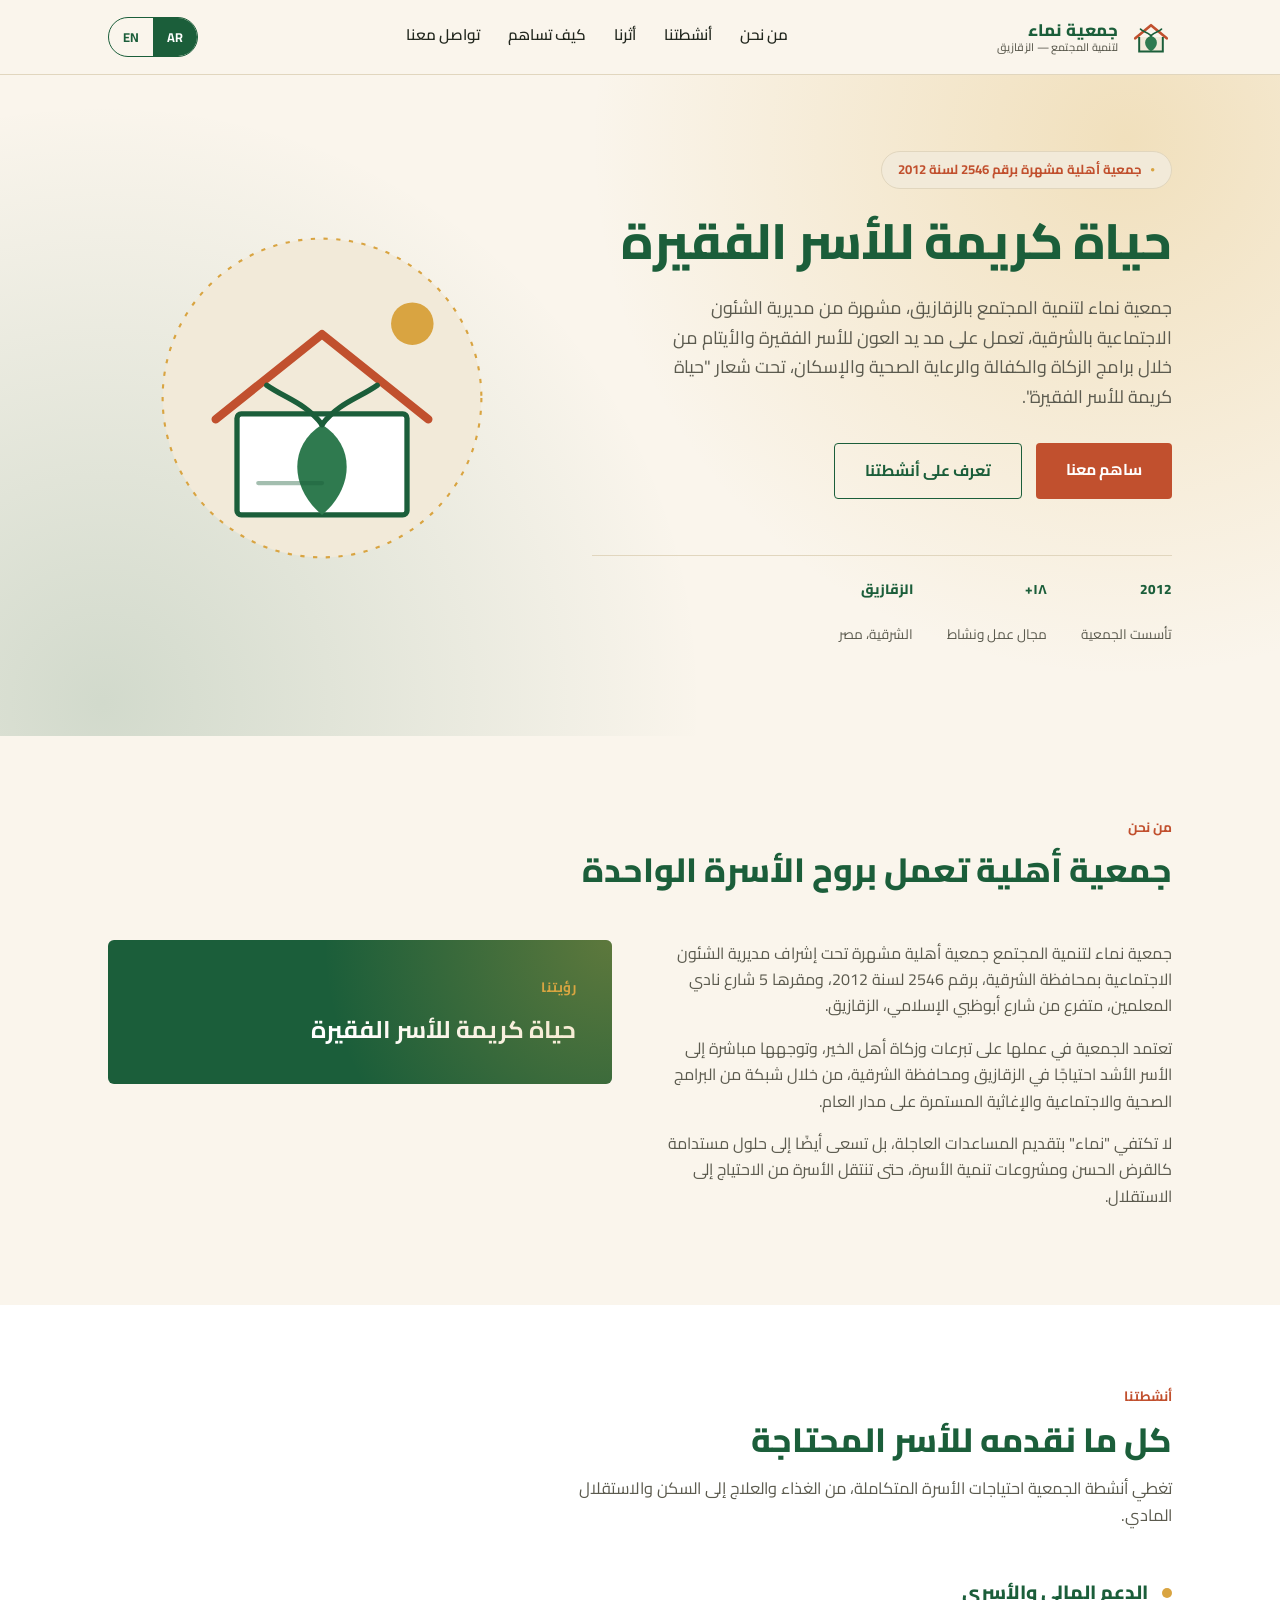
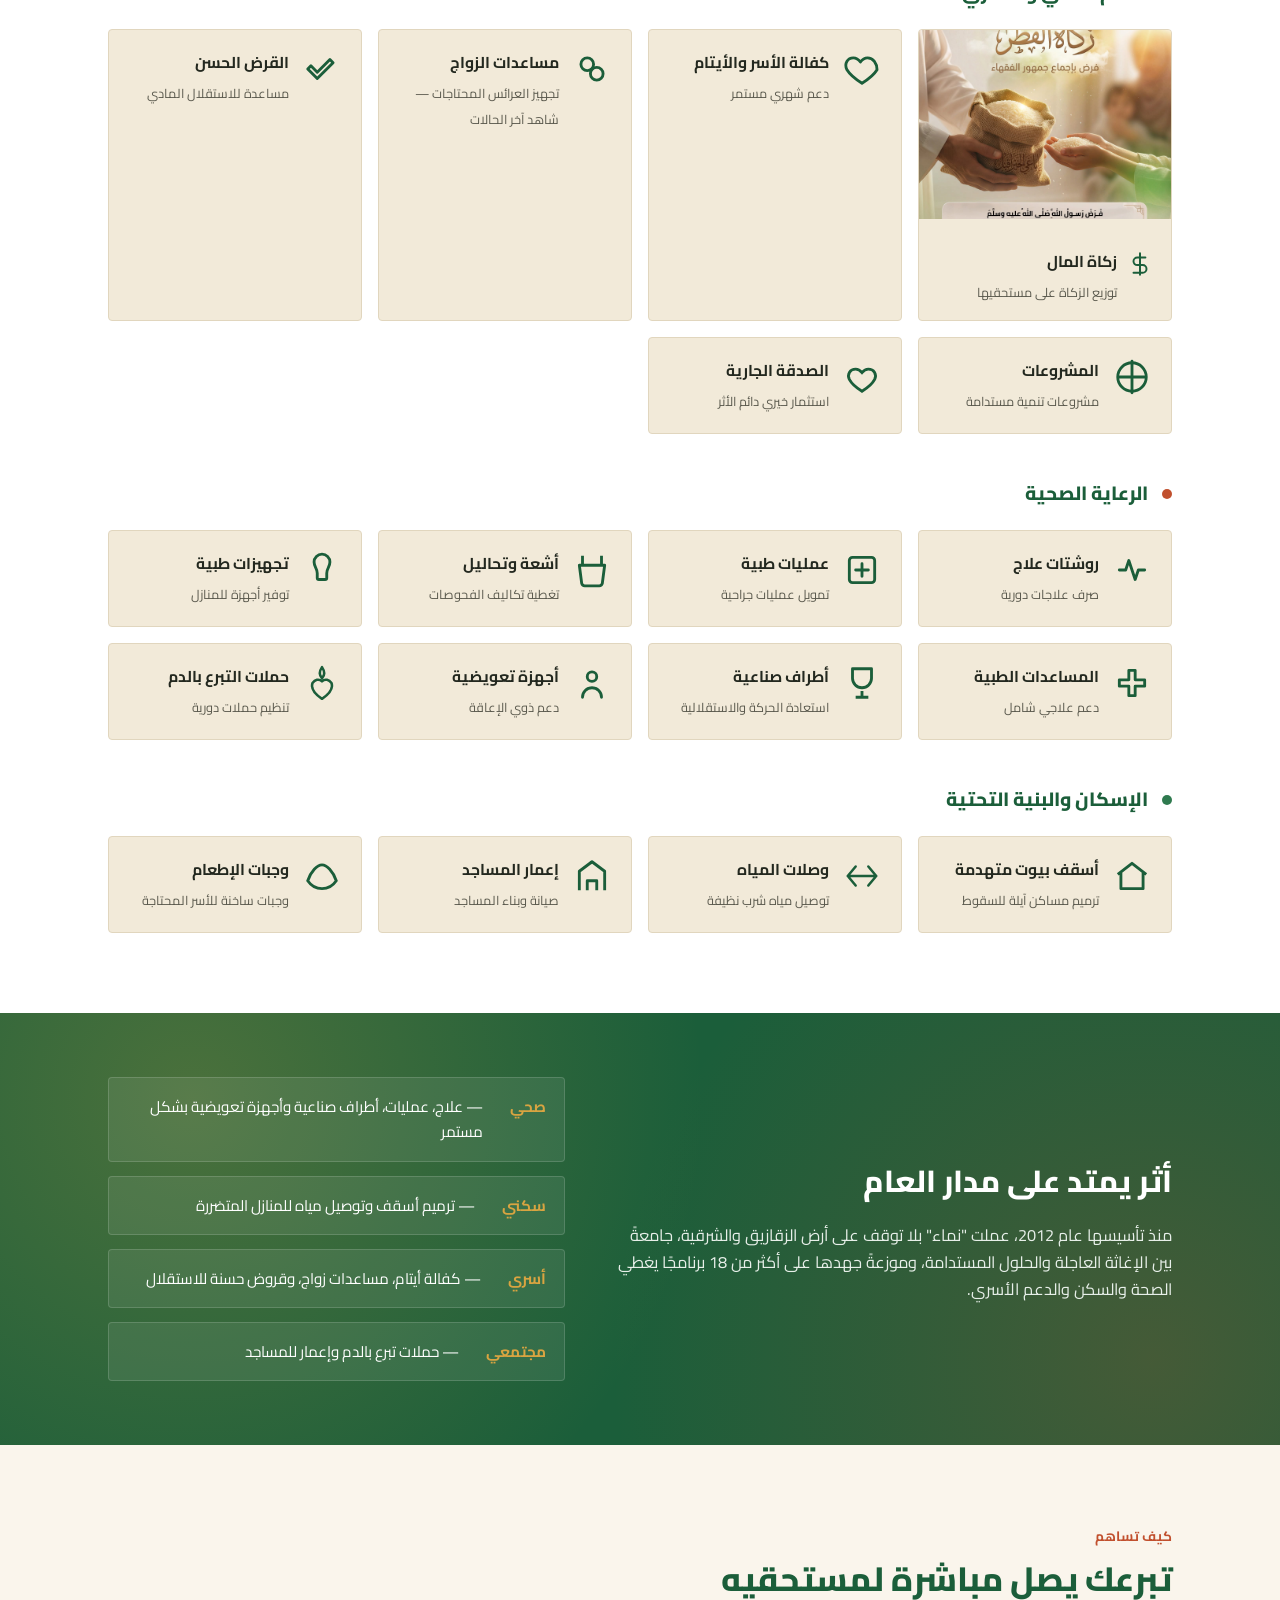
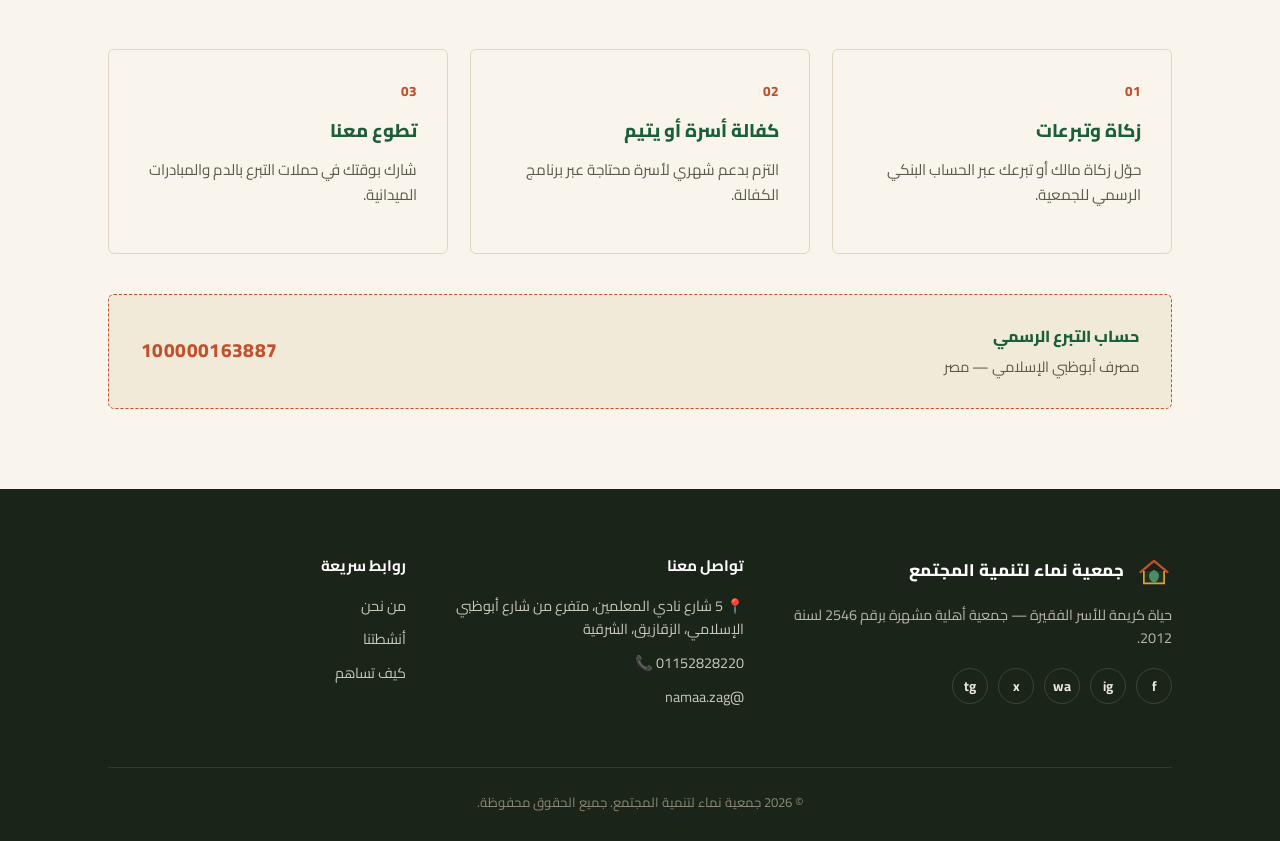
==== commit e2a425dc: "Add files via upload" ====
--- a/index.html
+++ b/index.html
@@ -137,7 +137,7 @@
         </div>
         <div class="prog-grid">
           <div class="prog-card prog-card--photo">
-            <div class="prog-photo"><img src="images/zakat-almal.jpg" alt="زكاة الفطر / Zakat al-Fitr"></div>
+            <div class="prog-photo"><img src="[data-uri]" alt="زكاة الفطر / Zakat al-Fitr"></div>
             <div class="prog-body">
               <div class="prog-icon"><svg viewBox="0 0 24 24" fill="none"><path d="M12 2v20M17 6H9.5a3.5 3.5 0 000 7h5a3.5 3.5 0 010 7H6" stroke="currentColor" stroke-width="1.8" stroke-linecap="round"/></svg></div>
               <div><h4 class="ar-only">زكاة المال</h4><h4 class="en-only">Zakat Distribution</h4><span class="sub ar-only">توزيع الزكاة على مستحقيها</span><span class="sub en-only">Delivered to eligible families</span></div>
